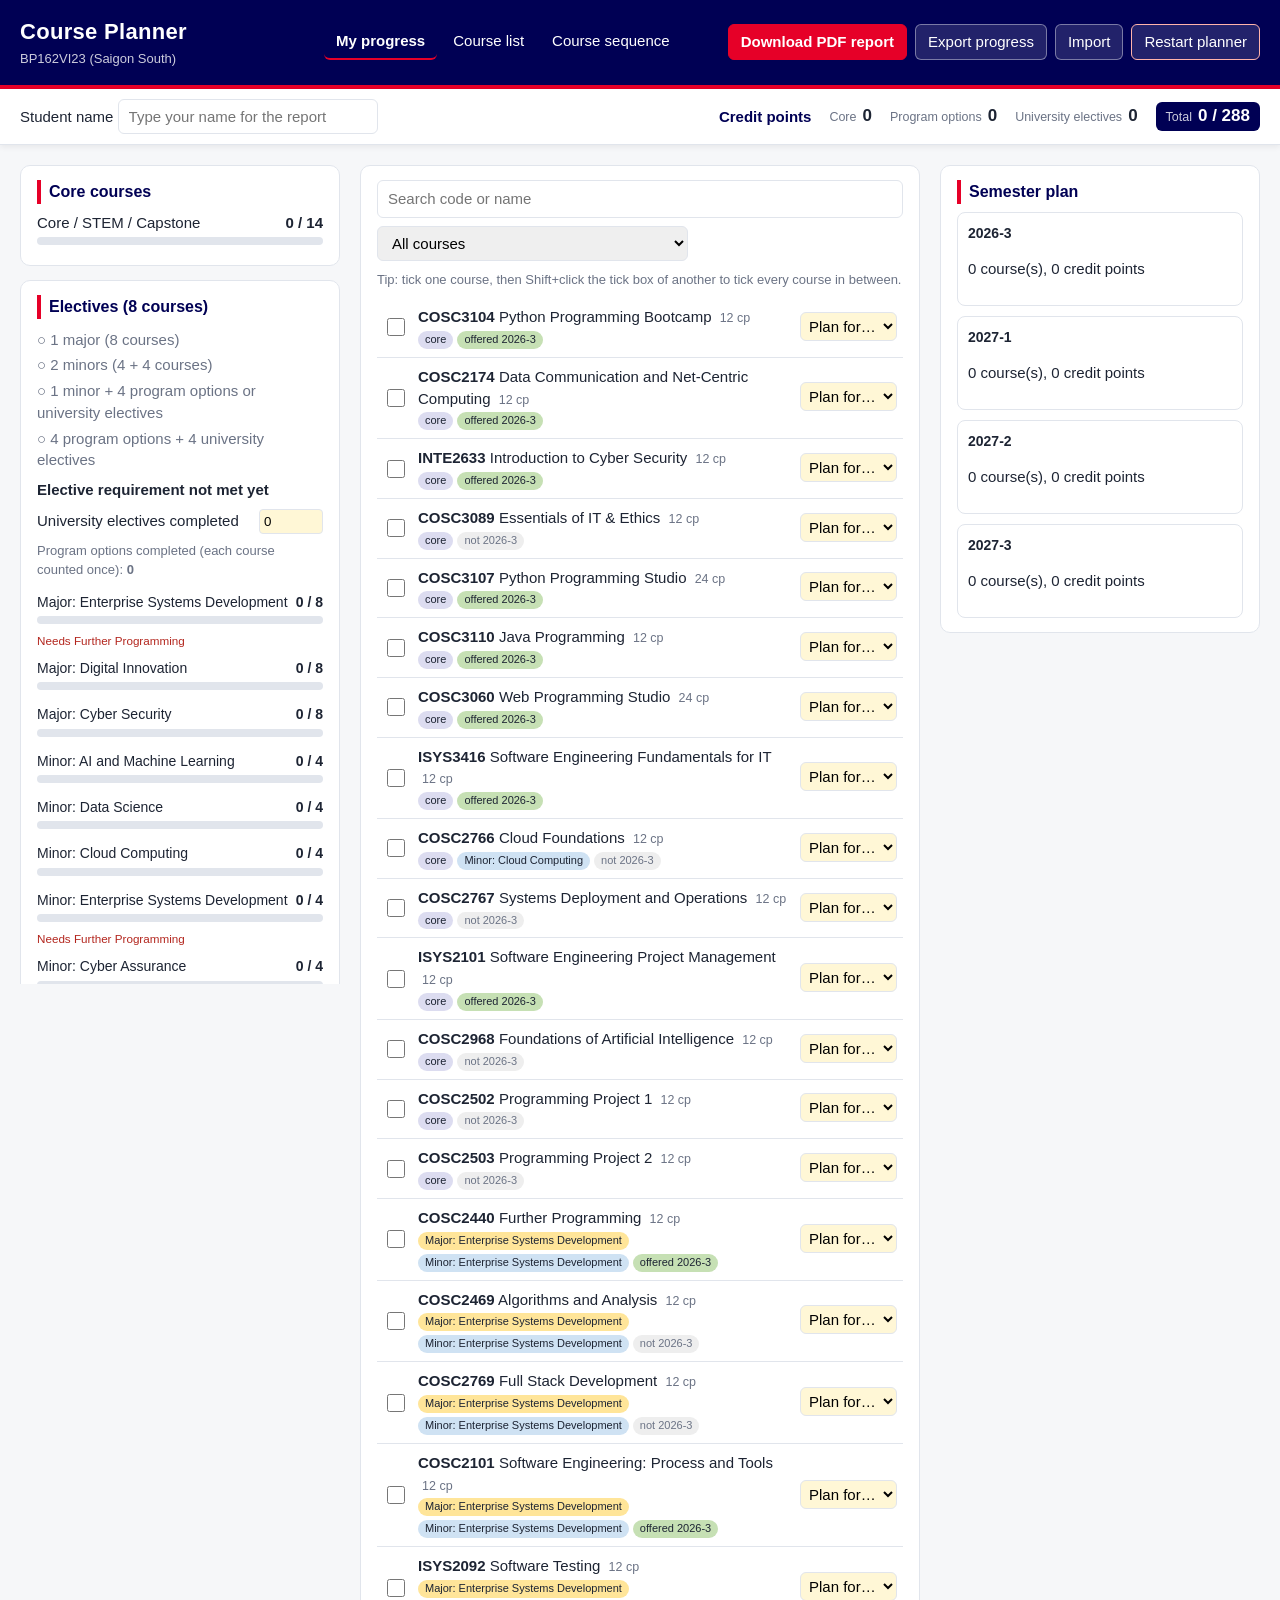
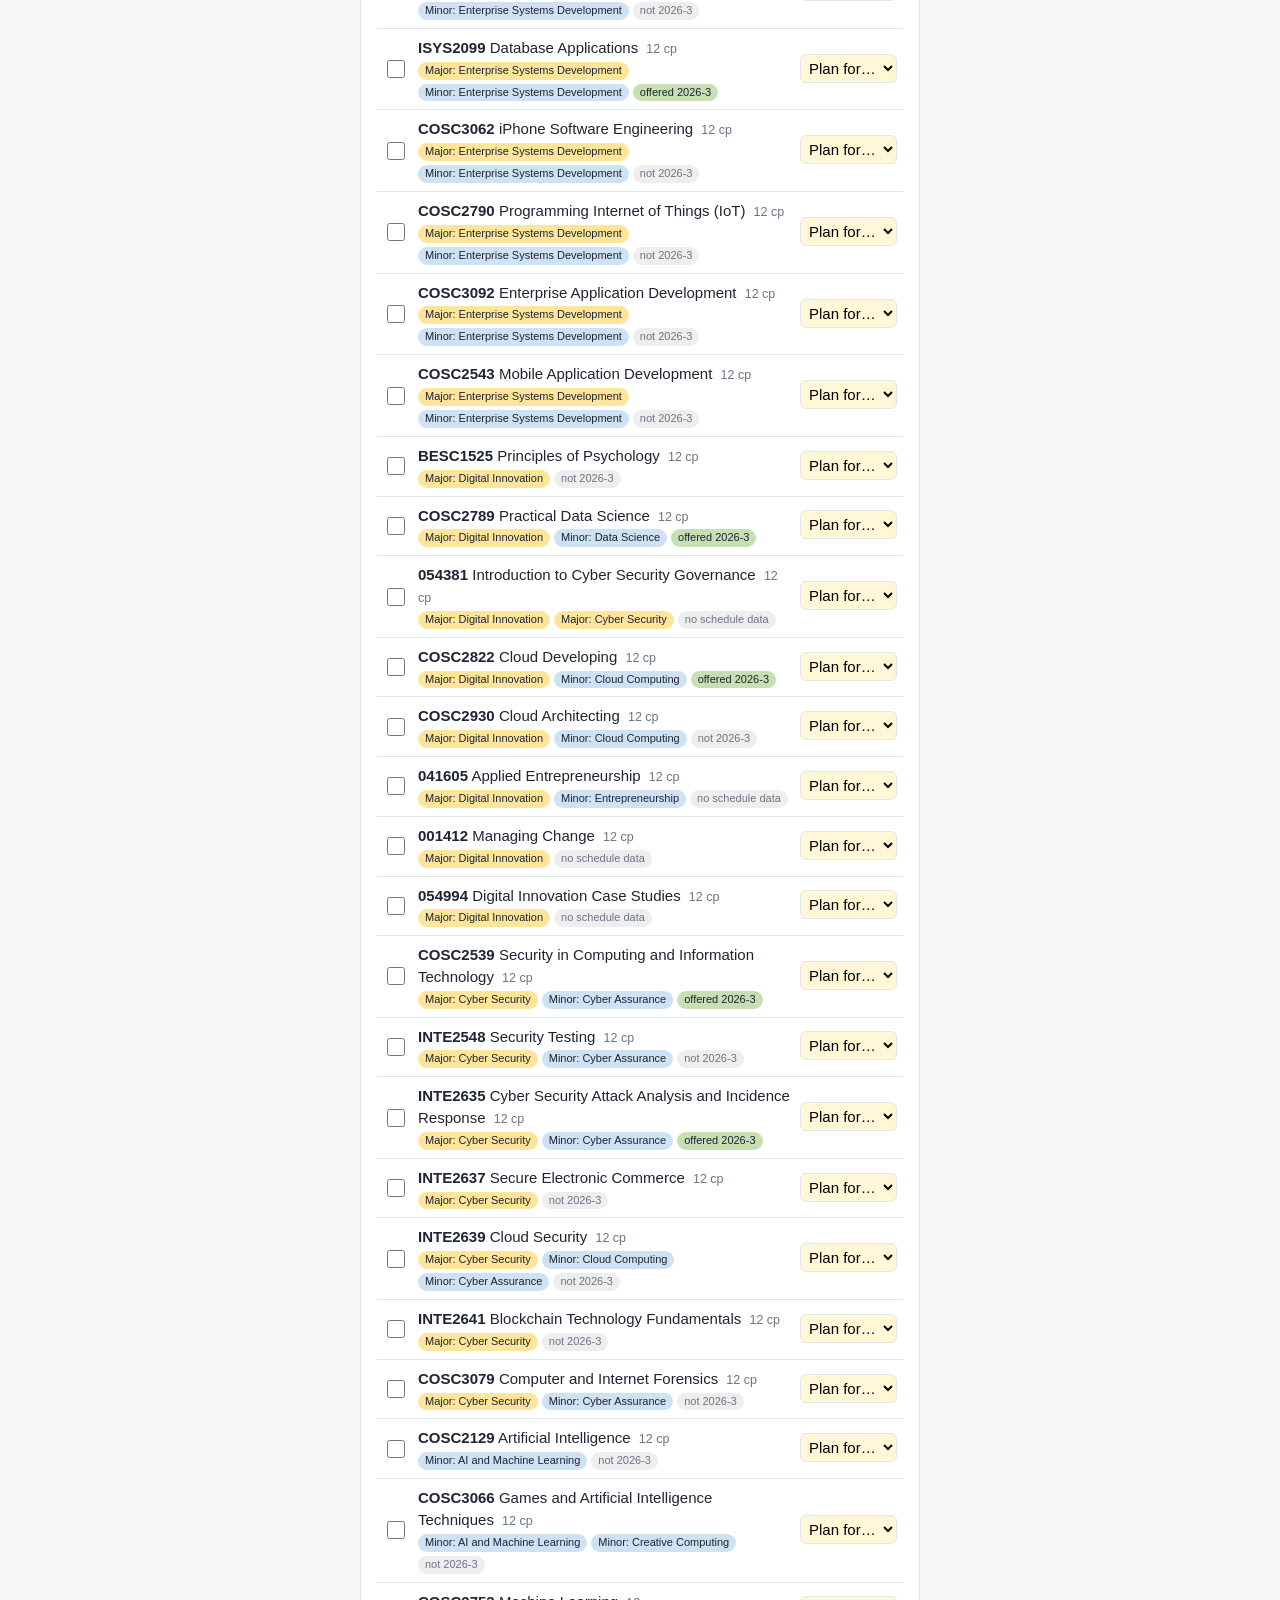
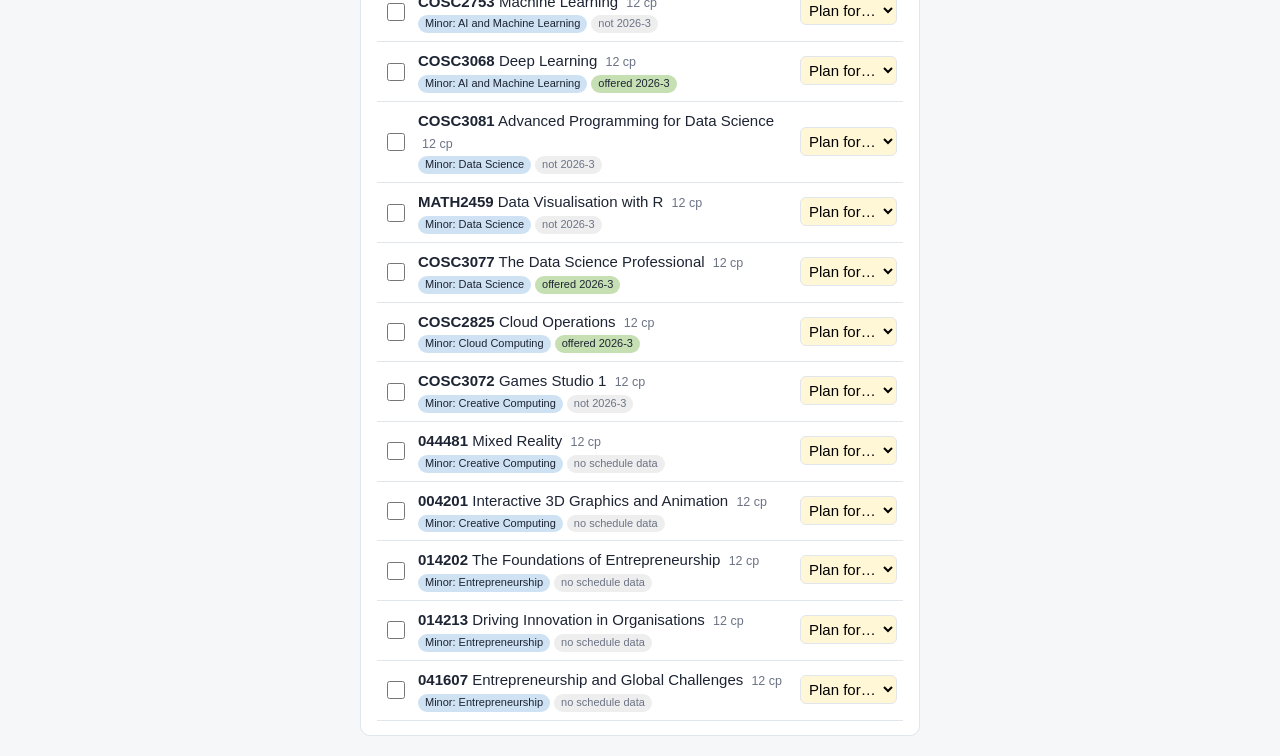
==== index.html @ 9b84350f "Group student's name and credit points and fix it on top; move Accumulated credit points to left pan" ====
<!DOCTYPE html>
<html lang="en">
<head>
  <meta charset="utf-8">
  <meta name="viewport" content="width=device-width, initial-scale=1">
  <title>Course Planner</title>
  <link rel="stylesheet" href="style.css">
</head>
<body>
  <header>
    <div>
      <h1>Course Planner</h1>
      <p id="program"></p>
    </div>
    <nav><a href="index.html" class="current">My progress</a><a href="courses.html">Course list</a><a href="sequence.html">Course sequence</a></nav>
    <div class="actions">
      <button id="print">Download PDF report</button>
      <button id="export">Export progress</button>
      <label class="button">Import<input id="import" type="file" accept="application/json" hidden></label>
      <button id="reset" class="danger">Restart planner</button>
    </div>
  </header>

  <div id="student">
    <div class="student-inner">
      <label>Student name <input id="name" type="text" maxlength="80" placeholder="Type your name for the report"></label>
      <div id="credits" aria-live="polite"></div>
      <span id="report-date"></span>
    </div>
  </div>

  <main>
    <section id="progress" aria-label="Progress"></section>

    <section id="courses" aria-label="Courses">
      <div class="toolbar">
        <input id="search" type="search" placeholder="Search code or name">
        <select id="filter" aria-label="Filter courses"></select>
      </div>
      <p class="hint">Tip: tick one course, then Shift+click the tick box of another to tick every course in between.</p>
      <div id="list"></div>
      <div id="report-completed"></div>
    </section>

    <section id="plan" aria-label="Semester plan">
      <h2>Semester plan</h2>
      <div id="plan-summary"></div>
    </section>
  </main>

  <!-- order matters: data first, then logic, then the UI that uses both -->
  <script src="data.js"></script>
  <script src="logic.js"></script>
  <script src="app.js"></script>
</body>
</html>
---- style.css ----
:root {
  --bg: #f6f7f9; --card: #fff; --ink: #1d2433; --muted: #6b7385; --line: #e1e5ec;
  --required: #6aa84f; --major: #e0a800; --minor: #3d85c6; --bad: #b3261e; --ok: #2e7d32;
  --navy: #1f3864;
}
* { box-sizing: border-box; }
body { margin: 0; font: 15px/1.45 system-ui, -apple-system, "Segoe UI", Arial, sans-serif; background: var(--bg); color: var(--ink); }
/* Fixed-width title column so the nav sits in the same place on every page, whatever the title or buttons */
header { display: grid; grid-template-columns: 280px auto 1fr; gap: 12px 24px; align-items: center;
  padding: 16px 20px; background: var(--navy); color: #fff; }
header .actions { justify-self: end; flex-wrap: wrap; justify-content: flex-end; }
@media (max-width: 900px) { header { grid-template-columns: 1fr; } header .actions { justify-self: start; } }
header h1 { margin: 0; font-size: 22px; }
header p { margin: 2px 0 0; opacity: .8; font-size: 13px; }
.actions { display: flex; gap: 8px; }
button, .button { font: inherit; padding: 6px 12px; border: 1px solid #fff6; border-radius: 6px; background: #fff2;
  color: #fff; cursor: pointer; }
button:hover, .button:hover { background: #fff3; }
button.danger { border-color: #ffb4ab; }

/* Three panes: progress (left), courses (middle), semester plan (right). The side panes stick below the student bar. */
main { display: grid; grid-template-columns: minmax(250px, 320px) minmax(0, 1fr) minmax(250px, 320px); gap: 20px;
  padding: 20px; max-width: 1500px; margin: 0 auto; }
#progress, #plan { align-self: start; position: sticky; top: calc(var(--bar-h, 0px) + 12px);
  max-height: calc(100vh - var(--bar-h, 0px) - 24px); overflow-y: auto; scrollbar-width: thin; }
#progress { display: grid; gap: 14px; }
@media (max-width: 1100px) {
  main { grid-template-columns: minmax(250px, 320px) minmax(0, 1fr); }
  #plan { grid-column: 1 / -1; position: static; max-height: none; }
}
@media (max-width: 800px) { main { grid-template-columns: 1fr; } #progress { position: static; max-height: none; } }

.card, #courses, #plan { background: var(--card); border: 1px solid var(--line); border-radius: 10px; padding: 14px 16px; }
.card.done { border-color: var(--ok); box-shadow: 0 0 0 1px var(--ok) inset; }
h2 { margin: 0 0 8px; font-size: 16px; color: var(--navy); }
h3 { margin: 0 0 4px; font-size: 14px; }
.row { display: flex; justify-content: space-between; gap: 8px; }
.row strong { white-space: nowrap; flex-shrink: 0; }   /* keep counts like "0 / 8" on one line */
.row.total { border-top: 1px solid var(--line); margin-top: 6px; padding-top: 6px; }

.bar { height: 8px; border-radius: 4px; background: var(--line); margin: 4px 0 6px; overflow: hidden; }
.bar div { height: 100%; background: var(--navy); transition: width .2s; }
.bar.required div { background: var(--required); }
.bar.major div { background: var(--major); }
.bar.minor div { background: var(--minor); }

.pathways, .groups { list-style: none; margin: 6px 0; padding: 0; }
.pathways li { padding: 2px 0; color: var(--muted); }
.pathways li.met { color: var(--ok); font-weight: 600; }
.result { font-weight: 600; margin: 6px 0; }
.uni { display: flex; justify-content: space-between; align-items: center; gap: 8px; margin: 8px 0; }
.uni input { width: 64px; padding: 4px; background: #fff7d6; border: 1px solid var(--line); border-radius: 4px; }
.hint { color: var(--muted); font-size: 13px; margin: 4px 0 8px; }
.group { padding: 4px 0; font-size: 14px; }
.group.major.done .row { color: #8a6500; font-weight: 600; }
.group.minor.done .row { color: #1c5d99; font-weight: 600; }
.warn, .bad { color: var(--bad); }
small { color: var(--muted); }

.toolbar { display: flex; flex-wrap: wrap; gap: 8px; margin-bottom: 10px; }
.toolbar input, .toolbar select { padding: 7px 10px; border: 1px solid var(--line); border-radius: 6px; font: inherit; }
.toolbar input { flex: 1 1 180px; }

.course { display: grid; grid-template-columns: auto 1fr auto; gap: 10px; align-items: center;
  padding: 8px 6px; border-bottom: 1px solid var(--line); }
.course.done { background: #eef7ea; }
.course .tick { width: 18px; height: 18px; }
.title small { margin-left: 4px; }
.chips { display: flex; flex-wrap: wrap; gap: 4px; margin-top: 3px; }
.chip { font-size: 11px; padding: 1px 7px; border-radius: 10px; background: var(--line); color: var(--ink); }
.chip.req { background: #d9ead3; }
.chip.major { background: #ffe599; }
.chip.minor { background: #cfe2f3; }
.chip.ok { background: #c6e0b4; }
.chip.muted { background: #eee; color: var(--muted); }
.plan { display: grid; gap: 2px; justify-items: end; }
.plan select { padding: 4px; border: 1px solid var(--line); border-radius: 6px; font: inherit; background: #fff7d6; }
.plan select:disabled { background: #f0f0f0; }
.check.ok { color: var(--ok); }
.check.bad { color: var(--bad); }
.empty { color: var(--muted); padding: 16px 0; }
#plan-summary { display: grid; grid-template-columns: repeat(auto-fit, minmax(220px, 1fr)); gap: 10px; }
.term { border: 1px solid var(--line); border-radius: 8px; padding: 10px; }
.term ul { margin: 6px 0 0; padding-left: 18px; font-size: 13px; }
.term li.bad { color: var(--bad); }

/* Student name and credit points: one bar that stays fixed at the top while scrolling */
#student { position: sticky; top: 0; z-index: 10; background: var(--card); border-bottom: 1px solid var(--line);
  box-shadow: 0 2px 6px #0001; }
.student-inner { display: flex; flex-wrap: wrap; gap: 10px 24px; justify-content: space-between; align-items: center;
  max-width: 1500px; margin: 0 auto; padding: 10px 20px; }
#credits { display: flex; flex-wrap: wrap; gap: 6px 18px; align-items: center; }
.credits-title { font-weight: 600; color: var(--navy); }
.credit { display: inline-flex; align-items: baseline; gap: 6px; }
.credit strong { font-size: 17px; }
.credit.total { padding: 2px 10px; border-radius: 6px; background: var(--navy); color: #fff; }
.credit.total small { color: #fffc; }
#student input { padding: 6px 10px; border: 1px solid var(--line); border-radius: 6px; font: inherit; width: 260px; }
#report-date, #report-completed { display: none; }

@media print {
  body { background: #fff; font-size: 12px; }
  header { background: none; color: #000; padding: 0 0 8px; border-bottom: 2px solid var(--navy); }
  header p { color: #444; }
  .actions, .toolbar, #list, .uni input + * { display: none !important; }
  #student { position: static; margin: 8px 0; border: none; box-shadow: none; }
  .student-inner { padding: 0; max-width: none; }
  .credit.total { background: none; color: inherit; padding: 0; }
  .credit.total small { color: var(--muted); }
  #plan { position: static; max-height: none; overflow: visible; }
  #student input { border: none; width: auto; font-weight: 600; padding: 0; }
  #student input::placeholder { color: transparent; }
  #report-date { display: inline; }
  #report-completed { display: block; margin-bottom: 12px; }
  #report-completed ul { columns: 2; margin: 4px 0; padding-left: 18px; }
  main { display: block; padding: 0; max-width: none; }
  #progress { position: static; display: block; }
  .card, #courses, #plan { border: 1px solid #bbb; margin-bottom: 10px; padding: 8px 10px; break-inside: avoid; }
  .card.done { box-shadow: none; }
  .uni input { border: none; background: none; width: auto; text-align: right; font-weight: 600; }
  .bar, .bar div, .chip, .course.done { -webkit-print-color-adjust: exact; print-color-adjust: exact; }
  .term { break-inside: avoid; }
}

/* One-page report: compact two-column layout */
@media print {
  @page { size: A4; margin: 10mm; }
  body { font-size: 10px; line-height: 1.25; }
  header { padding-bottom: 4px; }
  header h1 { font-size: 16px; }
  header p, #student { font-size: 10px; }
  #student { margin: 4px 0; }
  h2 { font-size: 12px; margin: 0 0 3px; }
  h3 { font-size: 10px; }
  #progress { display: grid; gap: 6px; max-height: none; overflow: visible; }
  .card, #courses, #plan { padding: 5px 8px; margin: 0; }
  .bar { height: 5px; margin: 2px 0 3px; }
  .pathways { margin: 2px 0; }
  .pathways li { padding: 0; }
  .result { margin: 2px 0; }
  .uni { margin: 2px 0; }
  .hint { margin: 2px 0 4px; font-size: 10px; }
  .groups { display: grid; grid-template-columns: 1fr 1fr 1fr; gap: 0 12px; }
  .group { padding: 1px 0; font-size: 10px; }
  .warn { font-size: 9px; }
  #courses, #plan { border: none; padding: 0; }
  .credit strong { font-size: 10px; }
  #report-completed { margin: 6px 0; }
  #report-completed ul { columns: 3; font-size: 9px; margin: 2px 0; padding-left: 12px; }
  #plan-summary { grid-template-columns: repeat(4, 1fr); gap: 6px; }
  .term { padding: 4px 6px; }
  .term p { margin: 2px 0; }
  .term ul { font-size: 9px; padding-left: 12px; margin: 2px 0 0; }
}
@media print { #student input { field-sizing: content; min-width: 60px; text-indent: 0; } }

/* RMIT colour theme (brand red and deep navy). Screen only, so the printed report is unchanged. */
:root { --navy: #000054; --red: #e60028; --required: #000054; }
@media screen {
  body { font-family: "Helvetica Neue", Helvetica, Arial, sans-serif; }
  header { border-bottom: 4px solid var(--red); }
  header h1 { letter-spacing: .3px; }
  #print { background: var(--red); border-color: var(--red); font-weight: 600; }
  #print:hover { background: #c4001f; }
  h2 { border-left: 4px solid var(--red); padding-left: 8px; }
  .card.done { border-color: var(--red); box-shadow: 0 0 0 1px var(--red) inset; }
  .pathways li.met, .check.ok { color: #1b6b30; }
  .course.done { background: #fdecef; }
  .chip.req { background: #dcdcf0; }
  .toolbar input:focus, .toolbar select:focus, .uni input:focus, #student input:focus, .plan select:focus,
  .tick:focus-visible { outline: 2px solid var(--red); outline-offset: 1px; }
  .tick { accent-color: var(--red); }
}

/* Course list page and navigation */
nav { display: flex; gap: 4px; }
nav a { color: #fff; text-decoration: none; padding: 6px 12px; border-radius: 6px; border-bottom: 2px solid transparent; }
nav a:hover { background: #fff2; }
nav a.current { border-bottom-color: var(--red); font-weight: 600; }
main.wide { display: block; }
.table-wrap { overflow-x: auto; }
#table { width: 100%; border-collapse: collapse; font-size: 14px; }
#table th { position: sticky; top: 0; background: var(--navy); color: #fff; text-align: left; padding: 8px; white-space: nowrap; }
#table td { padding: 7px 8px; border-bottom: 1px solid var(--line); vertical-align: top; }
#table tbody tr:hover { background: #f3f3fa; }
#table .chip { display: inline-block; margin: 1px 2px 1px 0; }
.off { text-align: center; white-space: nowrap; font-size: 13px; }
.off.yes { background: #dff0d8; color: #1b6b30; font-weight: 600; }
.off.cancelled { background: #fdecef; color: var(--bad); }
.off.no, .off.none { color: var(--muted); }
@media print { nav { display: none !important; } }

/* Course sequence page */
.seq-year { margin-bottom: 14px; }
.seq-sem { display: grid; grid-template-columns: 110px 1fr; gap: 10px; align-items: start; padding: 8px 0; border-top: 1px solid var(--line); }
.seq-sem h3 { color: var(--red); margin: 6px 0 0; }
.seq-cards { display: grid; grid-template-columns: repeat(3, 1fr); gap: 8px; }
.seq-card { display: flex; flex-direction: column; gap: 2px; padding: 8px 10px; border-radius: 8px; background: #eeeef6; font-size: 13px; }
.seq-card.big { background: #fde9a8; }
.seq-card.slot { background: #fff; border: 2px dashed var(--red); }
.seq-card.done { background: #d9f0d0; border: 1px solid #7bb866; }
.seq-card.slot.done { border-style: solid; }
.seq-card small.ok { color: var(--ok); }
.seq-card small.muted { color: var(--muted); }
@media (max-width: 700px) { .seq-sem { grid-template-columns: 1fr; } .seq-cards { grid-template-columns: 1fr; } }
@media print { nav { display: none !important; } }

.seq-controls { display: flex; flex-wrap: wrap; gap: 8px 20px; align-items: center; margin-bottom: 12px; }
.seq-controls select { padding: 6px 10px; border: 1px solid var(--line); border-radius: 6px; font: inherit; margin-left: 6px; background: #fff7d6; }
.seq-controls .hint { margin: 0; }
.term-name { font-weight: 600; color: var(--navy); }
.linkbtn { background: none; border: none; padding: 2px 0; color: var(--minor); text-decoration: underline; cursor: pointer; font-size: 12px; }
.linkbtn:hover { background: none; }
@media print { .linkbtn { display: none; } }

.seq-card.suggest { background: #fdf0f2; border: 1px solid #f2b8c2; }
.seq-card.suggest.done { background: #d9f0d0; border-color: #7bb866; }
.seq-controls label { display: inline-flex; align-items: center; gap: 6px; }
.seq-controls select:disabled { background: #eee; }

/* Distinguish core, major and minor courses on the sequence page */
.seq-card { border-left: 6px solid transparent; }
.seq-card.core, .seq-card.big { background: #eeeef6; border-left-color: var(--navy); }
.seq-card.suggest.major { background: #fff4cf; border: 1px solid #e8c95a; border-left: 6px solid var(--major); }
.seq-card.suggest.minor { background: #e3effa; border: 1px solid #a9cbea; border-left: 6px solid var(--minor); }
.seq-card.done { background: #d9f0d0; }
.seq-card.slot { border-left: 6px dashed var(--red); }
.kind { align-self: flex-start; font-size: 10px; font-weight: 700; letter-spacing: .4px; text-transform: uppercase; padding: 1px 6px; border-radius: 8px; color: #fff; }
.kind.core { background: var(--navy); }
.kind.major { background: #b58500; }
.kind.minor { background: #2a6ba8; }
.legend { display: flex; flex-wrap: wrap; gap: 6px 16px; align-items: center; font-size: 13px; margin: 0 0 10px; color: var(--muted); }
.sw { display: inline-block; width: 14px; height: 14px; border-radius: 3px; margin-right: -10px; border: 1px solid #0003; }
.sw.core { background: #eeeef6; border-left: 4px solid var(--navy); }
.sw.major { background: #fff4cf; border-left: 4px solid var(--major); }
.sw.minor { background: #e3effa; border-left: 4px solid var(--minor); }
.sw.slot { background: #fff; border: 2px dashed var(--red); }
.sw.done { background: #d9f0d0; border-color: #7bb866; }
@media print { .kind, .seq-card { -webkit-print-color-adjust: exact; print-color-adjust: exact; } }

/* Course picker beside the sequence */
.seq-layout { display: grid; grid-template-columns: minmax(0, 1fr) 340px; gap: 16px; align-items: start; }
@media (max-width: 960px) { .seq-layout { grid-template-columns: 1fr; } }
#pool { position: sticky; top: 12px; max-height: calc(100vh - 24px); display: flex; flex-direction: column; }
@media (max-width: 960px) { #pool { position: static; max-height: none; } }
#pool .toolbar { margin-bottom: 4px; }
#pool-list { overflow-y: auto; min-height: 0; max-height: 70vh; }
.pool-item { display: flex; justify-content: space-between; gap: 8px; align-items: center; padding: 7px 4px; border-bottom: 1px solid var(--line); cursor: grab; font-size: 13px; }
.pool-item:hover { background: #f3f3fa; }
.pool-item.placed { opacity: .65; }
.pool-item .chips { display: flex; flex-wrap: wrap; gap: 3px; margin-top: 2px; }
.add { border: 1px solid var(--red); color: var(--red); background: #fff; border-radius: 6px; padding: 3px 10px; cursor: pointer; }
.add:hover { background: var(--red); color: #fff; }
.seq-card { position: relative; }
.seq-card .x { position: absolute; top: 4px; right: 4px; border: none; background: #0001; color: var(--ink); border-radius: 50%; width: 20px; height: 20px; line-height: 18px; cursor: pointer; padding: 0; }
.seq-card .x:hover { background: var(--red); color: #fff; }
.seq-card[data-slot] { cursor: pointer; }
.seq-card.over { outline: 3px solid var(--red); }
.seq-card.active { outline: 3px solid var(--navy); outline-offset: 1px; }
.seq-card.suggest.option { background: #e6f4f1; border: 1px solid #9ccfc5; border-left: 6px solid #2a9d8f; }
.seq-card.suggest.elective { background: #f1eefa; border: 1px solid #c7bde8; border-left: 6px solid #7a5cc7; }
.seq-card.suggest.done { background: #d9f0d0; }
.kind.option { background: #1f7a6e; }
.kind.elective { background: #6a4bb5; }
@media print { #pool, .x, .linkbtn { display: none !important; } .seq-layout { display: block; } }
#pool .toolbar { flex-direction: column; }
#pool .toolbar input, #pool .toolbar select { width: 100%; min-width: 0; max-width: 100%; flex: none; }

/* Foldable course picker */
.pool-head { display: flex; justify-content: space-between; align-items: center; gap: 8px; }
.pool-head h2 { margin: 0 0 8px; }
#pool-body { display: flex; flex-direction: column; min-height: 0; }
#pool-toggle { font-size: 13px; padding: 4px 8px; color: var(--navy); font-weight: 600; text-decoration: none; border: 1px solid var(--line); border-radius: 6px; background: #fff; }
#pool-toggle:hover { background: #f3f3fa; }
.seq-layout.folded { grid-template-columns: minmax(0, 1fr) 46px; }
.seq-layout.folded #pool { padding: 8px 4px; align-items: center; }
.seq-layout.folded #pool-body, .seq-layout.folded #pool h2 { display: none; }
.seq-layout.folded #pool-toggle { writing-mode: vertical-rl; padding: 12px 6px; }
@media (max-width: 960px) {
  .seq-layout.folded { grid-template-columns: 1fr; }
  .seq-layout.folded #pool-toggle { writing-mode: horizontal-tb; padding: 4px 8px; }
}

/* Notes above the choices; minors share one line */
.seq-notes { margin-bottom: 8px; }
.seq-notes .hint { margin: 0 0 4px; }
.seq-controls { flex-direction: column; align-items: stretch; gap: 8px; }
.ctl-row { display: flex; flex-wrap: wrap; gap: 8px 20px; align-items: center; }
.ctl-row label { flex: 0 1 auto; }
.ctl-row select { max-width: 100%; }
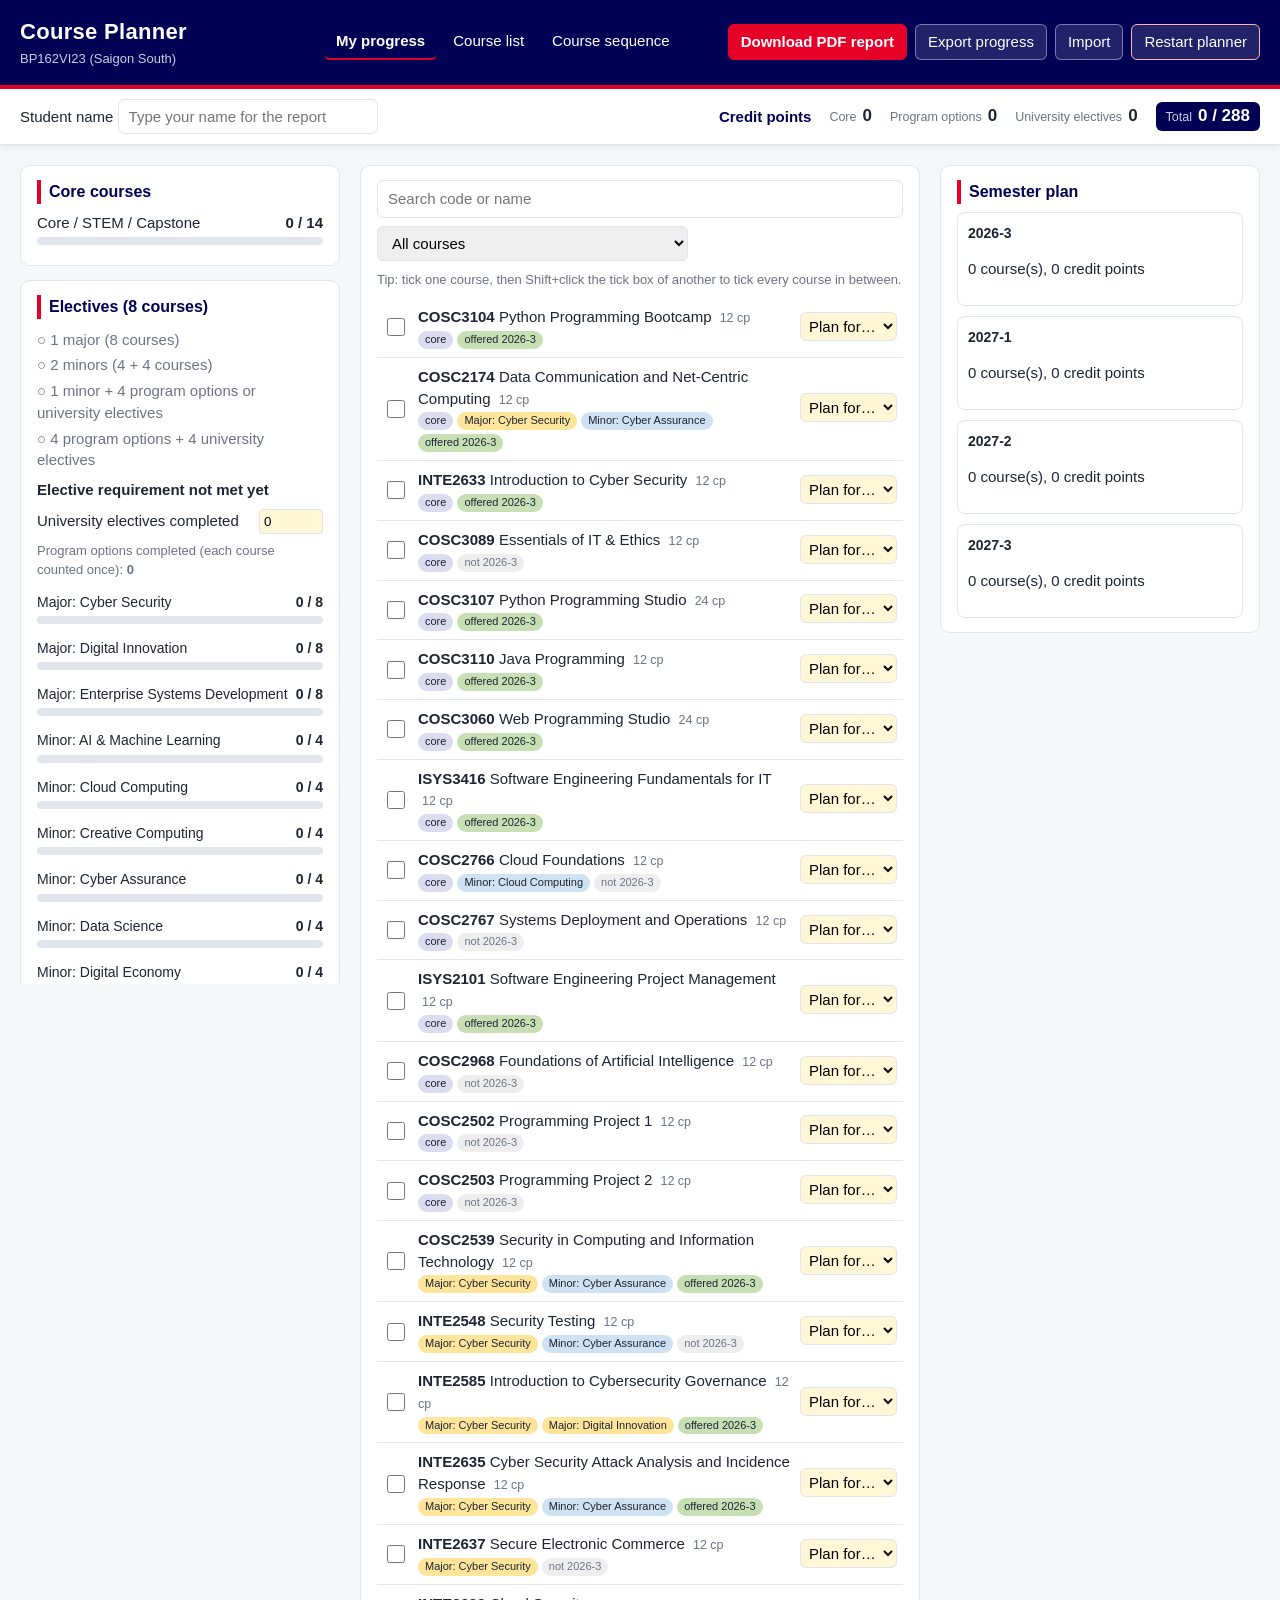
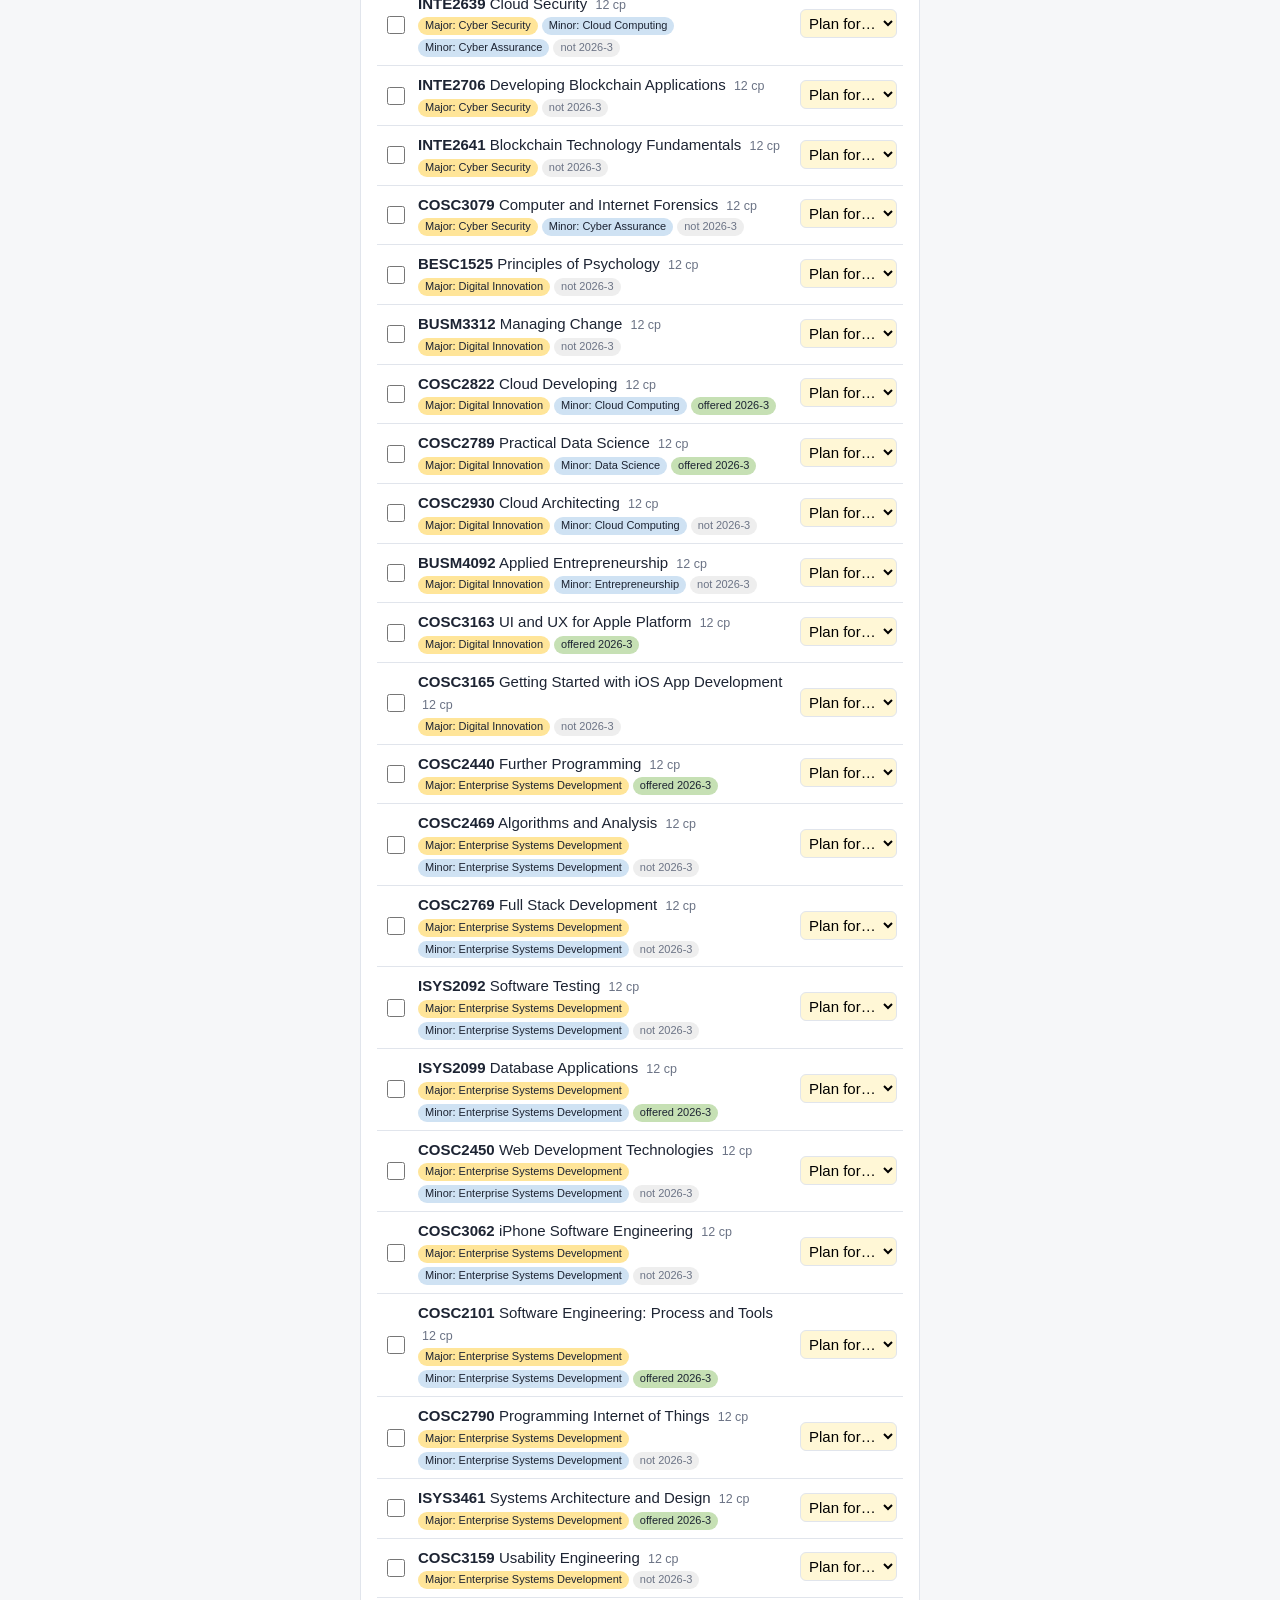
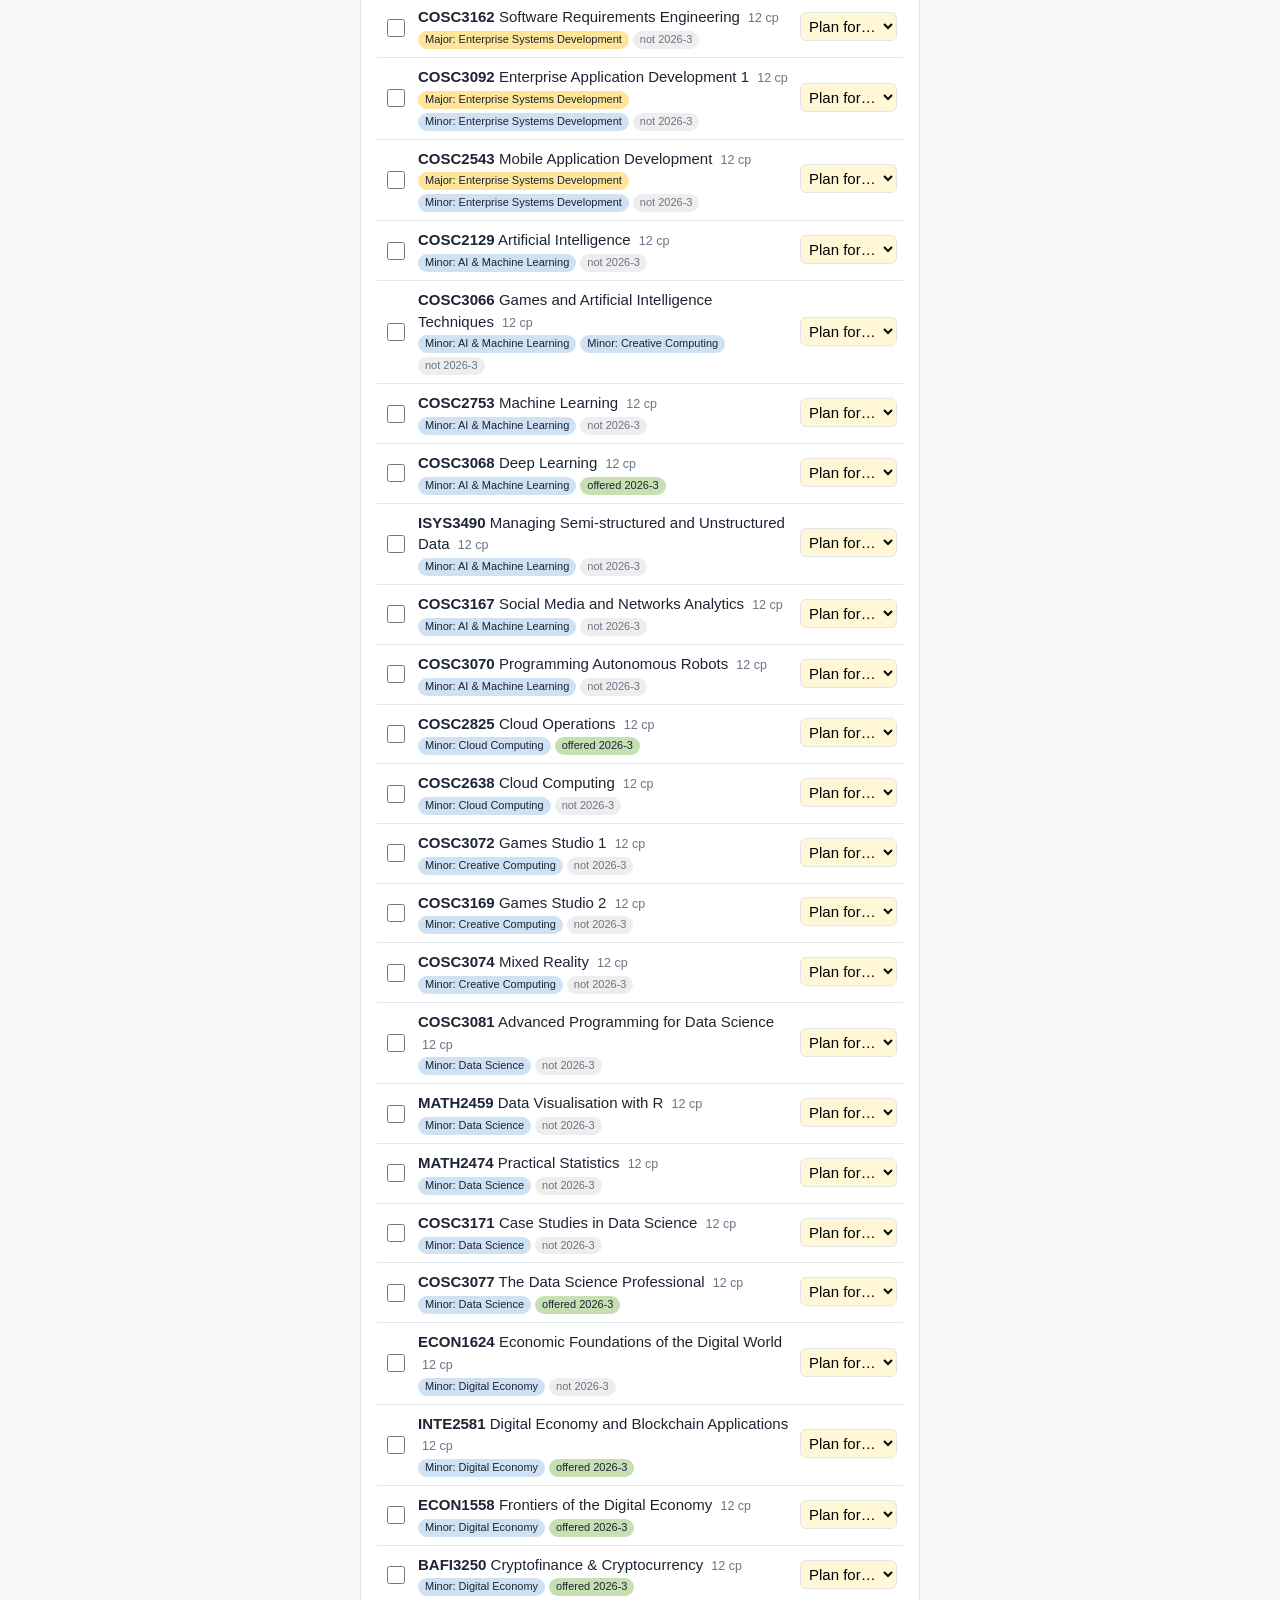
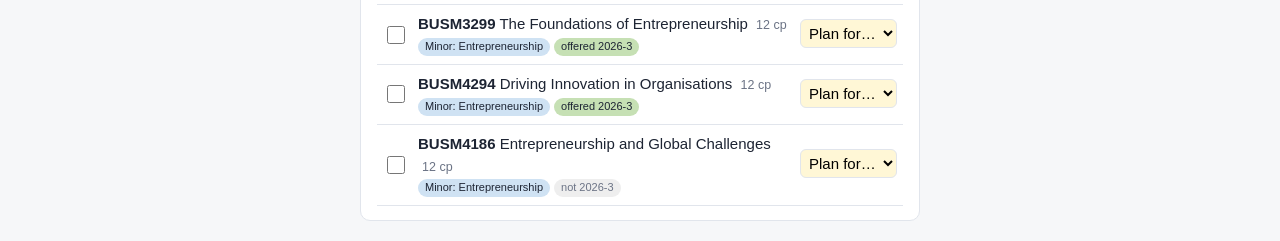
==== commit 1d323806: "Minor update" ====
--- a/index.html
+++ b/index.html
@@ -51,6 +51,7 @@
   <!-- order matters: data first, then logic, then the UI that uses both -->
   <script src="data.js"></script>
   <script src="logic.js"></script>
-  <script src="app.js"></script>
+  <script src="ui.js"></script>
+  <script src="index.js"></script>
 </body>
 </html>
--- a/style.css
+++ b/style.css
@@ -1,7 +1,7 @@
 :root {
   --bg: #f6f7f9; --card: #fff; --ink: #1d2433; --muted: #6b7385; --line: #e1e5ec;
-  --required: #6aa84f; --major: #e0a800; --minor: #3d85c6; --bad: #b3261e; --ok: #2e7d32;
-  --navy: #1f3864;
+  --major: #e0a800; --minor: #3d85c6; --bad: #b3261e; --ok: #2e7d32;
+  --navy: #000054; --red: #e60028; --required: #000054;   /* RMIT deep navy and brand red */
 }
 * { box-sizing: border-box; }
 body { margin: 0; font: 15px/1.45 system-ui, -apple-system, "Segoe UI", Arial, sans-serif; background: var(--bg); color: var(--ink); }
@@ -36,7 +36,6 @@
 h3 { margin: 0 0 4px; font-size: 14px; }
 .row { display: flex; justify-content: space-between; gap: 8px; }
 .row strong { white-space: nowrap; flex-shrink: 0; }   /* keep counts like "0 / 8" on one line */
-.row.total { border-top: 1px solid var(--line); margin-top: 6px; padding-top: 6px; }
 
 .bar { height: 8px; border-radius: 4px; background: var(--line); margin: 4px 0 6px; overflow: hidden; }
 .bar div { height: 100%; background: var(--navy); transition: width .2s; }
@@ -77,12 +76,10 @@
 .plan select { padding: 4px; border: 1px solid var(--line); border-radius: 6px; font: inherit; background: #fff7d6; }
 .plan select:disabled { background: #f0f0f0; }
 .check.ok { color: var(--ok); }
-.check.bad { color: var(--bad); }
 .empty { color: var(--muted); padding: 16px 0; }
 #plan-summary { display: grid; grid-template-columns: repeat(auto-fit, minmax(220px, 1fr)); gap: 10px; }
 .term { border: 1px solid var(--line); border-radius: 8px; padding: 10px; }
 .term ul { margin: 6px 0 0; padding-left: 18px; font-size: 13px; }
-.term li.bad { color: var(--bad); }
 
 /* Student name and credit points: one bar that stays fixed at the top while scrolling */
 #student { position: sticky; top: 0; z-index: 10; background: var(--card); border-bottom: 1px solid var(--line);
@@ -98,64 +95,7 @@
 #student input { padding: 6px 10px; border: 1px solid var(--line); border-radius: 6px; font: inherit; width: 260px; }
 #report-date, #report-completed { display: none; }
 
-@media print {
-  body { background: #fff; font-size: 12px; }
-  header { background: none; color: #000; padding: 0 0 8px; border-bottom: 2px solid var(--navy); }
-  header p { color: #444; }
-  .actions, .toolbar, #list, .uni input + * { display: none !important; }
-  #student { position: static; margin: 8px 0; border: none; box-shadow: none; }
-  .student-inner { padding: 0; max-width: none; }
-  .credit.total { background: none; color: inherit; padding: 0; }
-  .credit.total small { color: var(--muted); }
-  #plan { position: static; max-height: none; overflow: visible; }
-  #student input { border: none; width: auto; font-weight: 600; padding: 0; }
-  #student input::placeholder { color: transparent; }
-  #report-date { display: inline; }
-  #report-completed { display: block; margin-bottom: 12px; }
-  #report-completed ul { columns: 2; margin: 4px 0; padding-left: 18px; }
-  main { display: block; padding: 0; max-width: none; }
-  #progress { position: static; display: block; }
-  .card, #courses, #plan { border: 1px solid #bbb; margin-bottom: 10px; padding: 8px 10px; break-inside: avoid; }
-  .card.done { box-shadow: none; }
-  .uni input { border: none; background: none; width: auto; text-align: right; font-weight: 600; }
-  .bar, .bar div, .chip, .course.done { -webkit-print-color-adjust: exact; print-color-adjust: exact; }
-  .term { break-inside: avoid; }
-}
-
-/* One-page report: compact two-column layout */
-@media print {
-  @page { size: A4; margin: 10mm; }
-  body { font-size: 10px; line-height: 1.25; }
-  header { padding-bottom: 4px; }
-  header h1 { font-size: 16px; }
-  header p, #student { font-size: 10px; }
-  #student { margin: 4px 0; }
-  h2 { font-size: 12px; margin: 0 0 3px; }
-  h3 { font-size: 10px; }
-  #progress { display: grid; gap: 6px; max-height: none; overflow: visible; }
-  .card, #courses, #plan { padding: 5px 8px; margin: 0; }
-  .bar { height: 5px; margin: 2px 0 3px; }
-  .pathways { margin: 2px 0; }
-  .pathways li { padding: 0; }
-  .result { margin: 2px 0; }
-  .uni { margin: 2px 0; }
-  .hint { margin: 2px 0 4px; font-size: 10px; }
-  .groups { display: grid; grid-template-columns: 1fr 1fr 1fr; gap: 0 12px; }
-  .group { padding: 1px 0; font-size: 10px; }
-  .warn { font-size: 9px; }
-  #courses, #plan { border: none; padding: 0; }
-  .credit strong { font-size: 10px; }
-  #report-completed { margin: 6px 0; }
-  #report-completed ul { columns: 3; font-size: 9px; margin: 2px 0; padding-left: 12px; }
-  #plan-summary { grid-template-columns: repeat(4, 1fr); gap: 6px; }
-  .term { padding: 4px 6px; }
-  .term p { margin: 2px 0; }
-  .term ul { font-size: 9px; padding-left: 12px; margin: 2px 0 0; }
-}
-@media print { #student input { field-sizing: content; min-width: 60px; text-indent: 0; } }
-
-/* RMIT colour theme (brand red and deep navy). Screen only, so the printed report is unchanged. */
-:root { --navy: #000054; --red: #e60028; --required: #000054; }
+/* RMIT colour theme on screen; the printed report keeps the plainer colours above. */
 @media screen {
   body { font-family: "Helvetica Neue", Helvetica, Arial, sans-serif; }
   header { border-bottom: 4px solid var(--red); }
@@ -172,7 +112,7 @@
   .tick { accent-color: var(--red); }
 }
 
-/* Course list page and navigation */
+/* Navigation and the course list page */
 nav { display: flex; gap: 4px; }
 nav a { color: #fff; text-decoration: none; padding: 6px 12px; border-radius: 6px; border-bottom: 2px solid transparent; }
 nav a:hover { background: #fff2; }
@@ -188,47 +128,50 @@
 .off.yes { background: #dff0d8; color: #1b6b30; font-weight: 600; }
 .off.cancelled { background: #fdecef; color: var(--bad); }
 .off.no, .off.none { color: var(--muted); }
-@media print { nav { display: none !important; } }
-
-/* Course sequence page */
+
+/* Course sequence page: notes, then the choices (minors share one line) */
+.seq-notes { margin-bottom: 8px; }
+.seq-notes .hint { margin: 0 0 4px; }
+.seq-controls { display: flex; flex-direction: column; align-items: stretch; gap: 8px; margin-bottom: 12px; }
+.seq-controls label { display: inline-flex; align-items: center; gap: 6px; }
+.seq-controls select { padding: 6px 10px; border: 1px solid var(--line); border-radius: 6px; font: inherit; margin-left: 6px; background: #fff7d6; }
+.seq-controls select:disabled { background: #eee; }
+.seq-controls .hint { margin: 0; }
+.ctl-row { display: flex; flex-wrap: wrap; gap: 8px 20px; align-items: center; }
+.ctl-row label { flex: 0 1 auto; }
+.ctl-row select { max-width: 100%; }
+.linkbtn { background: none; border: none; padding: 2px 0; color: var(--minor); text-decoration: underline; cursor: pointer; font-size: 12px; }
+.linkbtn:hover { background: none; }
+
+/* Years, semesters and course cards: core, major, minor, option, elective, open box, completed */
 .seq-year { margin-bottom: 14px; }
 .seq-sem { display: grid; grid-template-columns: 110px 1fr; gap: 10px; align-items: start; padding: 8px 0; border-top: 1px solid var(--line); }
 .seq-sem h3 { color: var(--red); margin: 6px 0 0; }
+.term-name { font-weight: 600; color: var(--navy); }
 .seq-cards { display: grid; grid-template-columns: repeat(3, 1fr); gap: 8px; }
-.seq-card { display: flex; flex-direction: column; gap: 2px; padding: 8px 10px; border-radius: 8px; background: #eeeef6; font-size: 13px; }
-.seq-card.big { background: #fde9a8; }
-.seq-card.slot { background: #fff; border: 2px dashed var(--red); }
+@media (max-width: 700px) { .seq-sem { grid-template-columns: 1fr; } .seq-cards { grid-template-columns: 1fr; } }
+.seq-card { position: relative; display: flex; flex-direction: column; gap: 2px; padding: 8px 10px; border-radius: 8px;
+  background: #eeeef6; border-left: 6px solid transparent; font-size: 13px; }
 .seq-card.done { background: #d9f0d0; border: 1px solid #7bb866; }
-.seq-card.slot.done { border-style: solid; }
-.seq-card small.ok { color: var(--ok); }
-.seq-card small.muted { color: var(--muted); }
-@media (max-width: 700px) { .seq-sem { grid-template-columns: 1fr; } .seq-cards { grid-template-columns: 1fr; } }
-@media print { nav { display: none !important; } }
-
-.seq-controls { display: flex; flex-wrap: wrap; gap: 8px 20px; align-items: center; margin-bottom: 12px; }
-.seq-controls select { padding: 6px 10px; border: 1px solid var(--line); border-radius: 6px; font: inherit; margin-left: 6px; background: #fff7d6; }
-.seq-controls .hint { margin: 0; }
-.term-name { font-weight: 600; color: var(--navy); }
-.linkbtn { background: none; border: none; padding: 2px 0; color: var(--minor); text-decoration: underline; cursor: pointer; font-size: 12px; }
-.linkbtn:hover { background: none; }
-@media print { .linkbtn { display: none; } }
-
-.seq-card.suggest { background: #fdf0f2; border: 1px solid #f2b8c2; }
-.seq-card.suggest.done { background: #d9f0d0; border-color: #7bb866; }
-.seq-controls label { display: inline-flex; align-items: center; gap: 6px; }
-.seq-controls select:disabled { background: #eee; }
-
-/* Distinguish core, major and minor courses on the sequence page */
-.seq-card { border-left: 6px solid transparent; }
-.seq-card.core, .seq-card.big { background: #eeeef6; border-left-color: var(--navy); }
+.seq-card.core { border-left-color: var(--navy); }        /* after .done: a completed core card keeps its navy edge */
+.seq-card.slot { background: #fff; border: 2px dashed var(--red); border-left-width: 6px; }
 .seq-card.suggest.major { background: #fff4cf; border: 1px solid #e8c95a; border-left: 6px solid var(--major); }
 .seq-card.suggest.minor { background: #e3effa; border: 1px solid #a9cbea; border-left: 6px solid var(--minor); }
-.seq-card.done { background: #d9f0d0; }
-.seq-card.slot { border-left: 6px dashed var(--red); }
+.seq-card.suggest.option { background: #e6f4f1; border: 1px solid #9ccfc5; border-left: 6px solid #2a9d8f; }
+.seq-card.suggest.elective { background: #f1eefa; border: 1px solid #c7bde8; border-left: 6px solid #7a5cc7; }
+.seq-card.suggest.done { background: #d9f0d0; }
+.seq-card small.ok { color: var(--ok); }
+.seq-card[data-slot] { cursor: pointer; }
+.seq-card.over { outline: 3px solid var(--red); }
+.seq-card.active { outline: 3px solid var(--navy); outline-offset: 1px; }
+.seq-card .x { position: absolute; top: 4px; right: 4px; border: none; background: #0001; color: var(--ink); border-radius: 50%; width: 20px; height: 20px; line-height: 18px; cursor: pointer; padding: 0; }
+.seq-card .x:hover { background: var(--red); color: #fff; }
 .kind { align-self: flex-start; font-size: 10px; font-weight: 700; letter-spacing: .4px; text-transform: uppercase; padding: 1px 6px; border-radius: 8px; color: #fff; }
 .kind.core { background: var(--navy); }
 .kind.major { background: #b58500; }
 .kind.minor { background: #2a6ba8; }
+.kind.option { background: #1f7a6e; }
+.kind.elective { background: #6a4bb5; }
 .legend { display: flex; flex-wrap: wrap; gap: 6px 16px; align-items: center; font-size: 13px; margin: 0 0 10px; color: var(--muted); }
 .sw { display: inline-block; width: 14px; height: 14px; border-radius: 3px; margin-right: -10px; border: 1px solid #0003; }
 .sw.core { background: #eeeef6; border-left: 4px solid var(--navy); }
@@ -236,37 +179,21 @@
 .sw.minor { background: #e3effa; border-left: 4px solid var(--minor); }
 .sw.slot { background: #fff; border: 2px dashed var(--red); }
 .sw.done { background: #d9f0d0; border-color: #7bb866; }
-@media print { .kind, .seq-card { -webkit-print-color-adjust: exact; print-color-adjust: exact; } }
-
-/* Course picker beside the sequence */
+
+/* Course picker beside the sequence, foldable */
 .seq-layout { display: grid; grid-template-columns: minmax(0, 1fr) 340px; gap: 16px; align-items: start; }
 @media (max-width: 960px) { .seq-layout { grid-template-columns: 1fr; } }
 #pool { position: sticky; top: 12px; max-height: calc(100vh - 24px); display: flex; flex-direction: column; }
 @media (max-width: 960px) { #pool { position: static; max-height: none; } }
-#pool .toolbar { margin-bottom: 4px; }
+#pool .toolbar { flex-direction: column; margin-bottom: 4px; }
+#pool .toolbar input, #pool .toolbar select { width: 100%; min-width: 0; max-width: 100%; flex: none; }
 #pool-list { overflow-y: auto; min-height: 0; max-height: 70vh; }
 .pool-item { display: flex; justify-content: space-between; gap: 8px; align-items: center; padding: 7px 4px; border-bottom: 1px solid var(--line); cursor: grab; font-size: 13px; }
 .pool-item:hover { background: #f3f3fa; }
 .pool-item.placed { opacity: .65; }
-.pool-item .chips { display: flex; flex-wrap: wrap; gap: 3px; margin-top: 2px; }
+.pool-item .chips { gap: 3px; margin-top: 2px; }
 .add { border: 1px solid var(--red); color: var(--red); background: #fff; border-radius: 6px; padding: 3px 10px; cursor: pointer; }
 .add:hover { background: var(--red); color: #fff; }
-.seq-card { position: relative; }
-.seq-card .x { position: absolute; top: 4px; right: 4px; border: none; background: #0001; color: var(--ink); border-radius: 50%; width: 20px; height: 20px; line-height: 18px; cursor: pointer; padding: 0; }
-.seq-card .x:hover { background: var(--red); color: #fff; }
-.seq-card[data-slot] { cursor: pointer; }
-.seq-card.over { outline: 3px solid var(--red); }
-.seq-card.active { outline: 3px solid var(--navy); outline-offset: 1px; }
-.seq-card.suggest.option { background: #e6f4f1; border: 1px solid #9ccfc5; border-left: 6px solid #2a9d8f; }
-.seq-card.suggest.elective { background: #f1eefa; border: 1px solid #c7bde8; border-left: 6px solid #7a5cc7; }
-.seq-card.suggest.done { background: #d9f0d0; }
-.kind.option { background: #1f7a6e; }
-.kind.elective { background: #6a4bb5; }
-@media print { #pool, .x, .linkbtn { display: none !important; } .seq-layout { display: block; } }
-#pool .toolbar { flex-direction: column; }
-#pool .toolbar input, #pool .toolbar select { width: 100%; min-width: 0; max-width: 100%; flex: none; }
-
-/* Foldable course picker */
 .pool-head { display: flex; justify-content: space-between; align-items: center; gap: 8px; }
 .pool-head h2 { margin: 0 0 8px; }
 #pool-body { display: flex; flex-direction: column; min-height: 0; }
@@ -281,10 +208,47 @@
   .seq-layout.folded #pool-toggle { writing-mode: horizontal-tb; padding: 4px 8px; }
 }
 
-/* Notes above the choices; minors share one line */
-.seq-notes { margin-bottom: 8px; }
-.seq-notes .hint { margin: 0 0 4px; }
-.seq-controls { flex-direction: column; align-items: stretch; gap: 8px; }
-.ctl-row { display: flex; flex-wrap: wrap; gap: 8px 20px; align-items: center; }
-.ctl-row label { flex: 0 1 auto; }
-.ctl-row select { max-width: 100%; }
+/* Printed / PDF report: one compact A4 page */
+@media print {
+  @page { size: A4; margin: 10mm; }
+  body { background: #fff; font-size: 10px; line-height: 1.25; }
+  header { background: none; color: #000; padding: 0 0 4px; border-bottom: 2px solid var(--navy); }
+  header h1 { font-size: 16px; }
+  header p { color: #444; font-size: 10px; }
+  nav, .actions, .toolbar, #list, .uni input + *, #pool, .x, .linkbtn { display: none !important; }
+  #student { position: static; margin: 4px 0; border: none; box-shadow: none; font-size: 10px; }
+  .student-inner { padding: 0; max-width: none; }
+  #student input { border: none; width: auto; font-weight: 600; padding: 0; field-sizing: content; min-width: 60px; text-indent: 0; }
+  #student input::placeholder { color: transparent; }
+  .credit strong { font-size: 10px; }
+  .credit.total { background: none; color: inherit; padding: 0; }
+  .credit.total small { color: var(--muted); }
+  #report-date { display: inline; }
+  #report-completed { display: block; margin: 6px 0; }
+  #report-completed ul { columns: 3; font-size: 9px; margin: 2px 0; padding-left: 12px; }
+  main { display: block; padding: 0; max-width: none; }
+  #progress { position: static; display: grid; gap: 6px; max-height: none; overflow: visible; }
+  .card, #courses, #plan { border: 1px solid #bbb; margin: 0; padding: 5px 8px; break-inside: avoid; }
+  #courses, #plan { border: none; padding: 0; }
+  #plan { position: static; max-height: none; overflow: visible; }
+  .card.done { box-shadow: none; }
+  .seq-year { margin-bottom: 14px; }
+  h2 { font-size: 12px; margin: 0 0 3px; }
+  h3 { font-size: 10px; }
+  .bar { height: 5px; margin: 2px 0 3px; }
+  .pathways { margin: 2px 0; }
+  .pathways li { padding: 0; }
+  .result { margin: 2px 0; }
+  .uni { margin: 2px 0; }
+  .uni input { border: none; background: none; width: auto; text-align: right; font-weight: 600; }
+  .hint { margin: 2px 0 4px; font-size: 10px; }
+  .groups { display: grid; grid-template-columns: 1fr 1fr 1fr; gap: 0 12px; }
+  .group { padding: 1px 0; font-size: 10px; }
+  .warn { font-size: 9px; }
+  #plan-summary { grid-template-columns: repeat(4, 1fr); gap: 6px; }
+  .term { padding: 4px 6px; break-inside: avoid; }
+  .term p { margin: 2px 0; }
+  .term ul { font-size: 9px; padding-left: 12px; margin: 2px 0 0; }
+  .seq-layout { display: block; }
+  .bar, .bar div, .chip, .course.done, .kind, .seq-card { -webkit-print-color-adjust: exact; print-color-adjust: exact; }
+}
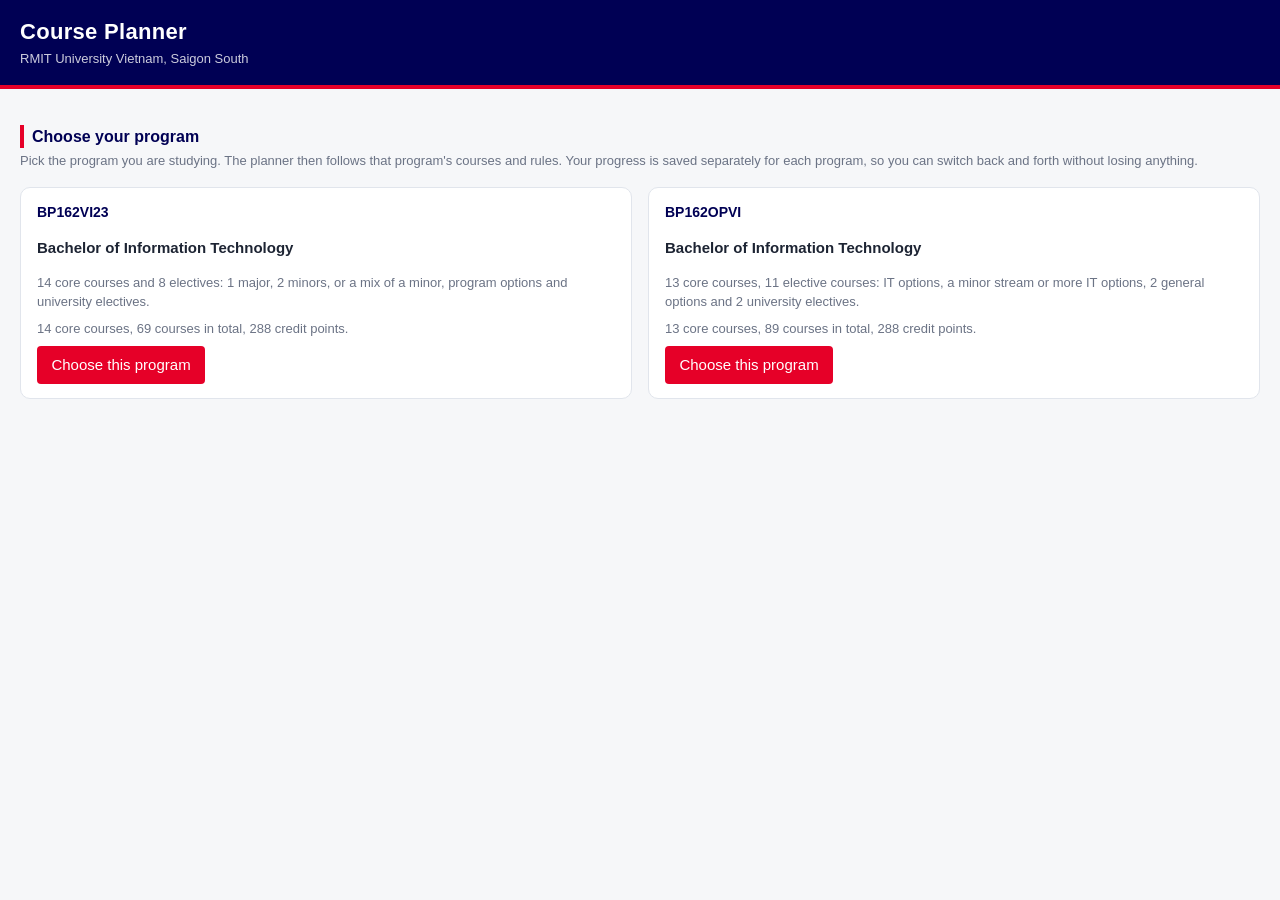
==== commit bd2eaa45: "Add another program" ====
--- a/index.html
+++ b/index.html
@@ -12,7 +12,7 @@
       <h1>Course Planner</h1>
       <p id="program"></p>
     </div>
-    <nav><a href="index.html" class="current">My progress</a><a href="courses.html">Course list</a><a href="sequence.html">Course sequence</a></nav>
+    <nav><a href="index.html" class="current">My progress</a><a href="courses.html">Course list</a><a href="sequence.html">Course sequence</a><a href="programs.html">Change program</a></nav>
     <div class="actions">
       <button id="print">Download PDF report</button>
       <button id="export">Export progress</button>
@@ -49,7 +49,8 @@
   </main>
 
   <!-- order matters: data first, then logic, then the UI that uses both -->
-  <script src="data.js"></script>
+  <script src="programs/bp162vi23.js"></script>
+  <script src="programs/bp162opvi.js"></script>
   <script src="logic.js"></script>
   <script src="ui.js"></script>
   <script src="index.js"></script>
--- a/style.css
+++ b/style.css
@@ -252,3 +252,11 @@
   .seq-layout { display: block; }
   .bar, .bar div, .chip, .course.done, .kind, .seq-card { -webkit-print-color-adjust: exact; print-color-adjust: exact; }
 }
+
+/* program chooser */
+.choose-title { margin: 1rem 0 .25rem; }
+.program-grid { display: grid; grid-template-columns: repeat(auto-fit, minmax(280px, 1fr)); gap: 1rem; margin-top: 1rem; }
+.program.current { outline: 2px solid var(--red, #e60028); }
+.program h3 { margin: 0 0 .25rem; color: var(--navy, #000054); }
+.program button.choose { background: var(--red, #e60028); color: #fff; border: 0; border-radius: 4px; padding: .5rem .9rem; cursor: pointer; font: inherit; }
+.program button.choose:hover { filter: brightness(.92); }
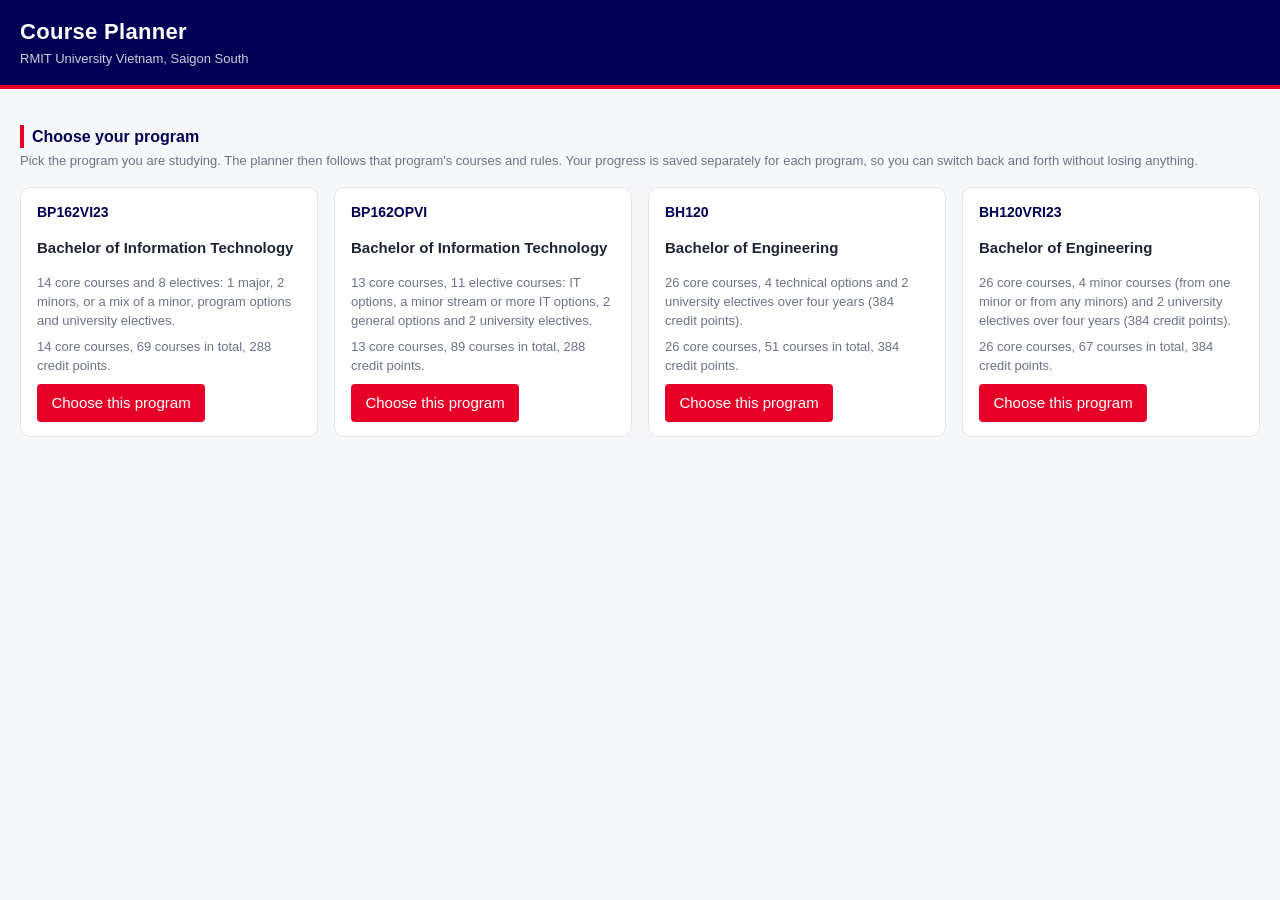
==== commit ecac1874: "Add management of 2 more programs" ====
--- a/index.html
+++ b/index.html
@@ -51,6 +51,8 @@
   <!-- order matters: data first, then logic, then the UI that uses both -->
   <script src="programs/bp162vi23.js"></script>
   <script src="programs/bp162opvi.js"></script>
+  <script src="programs/bh120.js"></script>
+  <script src="programs/bh120vri23.js"></script>
   <script src="logic.js"></script>
   <script src="ui.js"></script>
   <script src="index.js"></script>
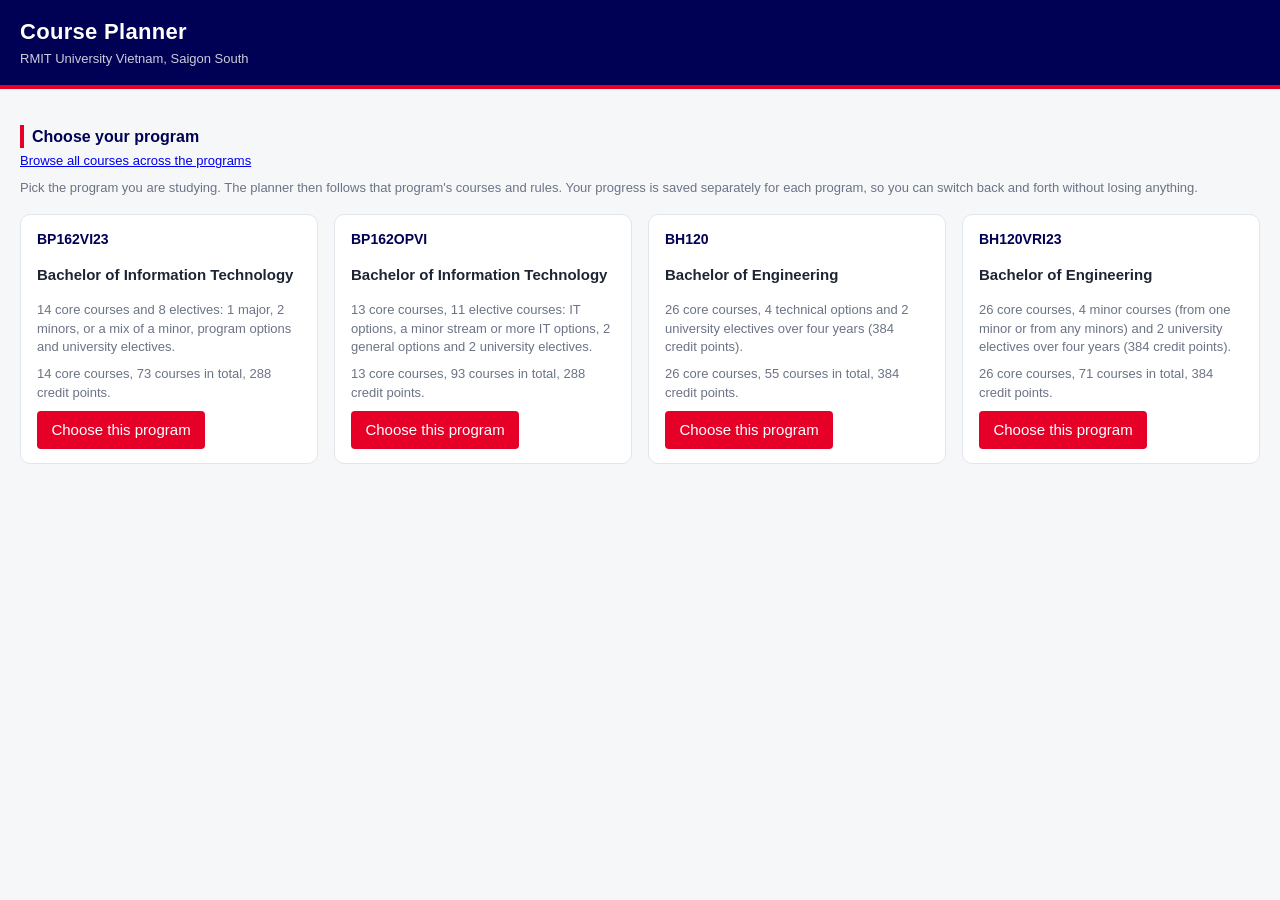
==== commit a545a9de: "Track study progress with different course types" ====
--- a/index.html
+++ b/index.html
@@ -12,7 +12,7 @@
       <h1>Course Planner</h1>
       <p id="program"></p>
     </div>
-    <nav><a href="index.html" class="current">My progress</a><a href="courses.html">Course list</a><a href="sequence.html">Course sequence</a><a href="programs.html">Change program</a></nav>
+    <nav><a href="index.html" class="current">My progress</a><a href="courses.html">Course list</a><a href="sequence.html">Course sequence</a><a href="allcourses.html">All courses</a><a href="programs.html">Change program</a></nav>
     <div class="actions">
       <button id="print">Download PDF report</button>
       <button id="export">Export progress</button>
@@ -53,6 +53,7 @@
   <script src="programs/bp162opvi.js"></script>
   <script src="programs/bh120.js"></script>
   <script src="programs/bh120vri23.js"></script>
+  <script src="programs/equivalences.js"></script>
   <script src="logic.js"></script>
   <script src="ui.js"></script>
   <script src="index.js"></script>
--- a/style.css
+++ b/style.css
@@ -260,3 +260,18 @@
 .program h3 { margin: 0 0 .25rem; color: var(--navy, #000054); }
 .program button.choose { background: var(--red, #e60028); color: #fff; border: 0; border-radius: 4px; padding: .5rem .9rem; cursor: pointer; font: inherit; }
 .program button.choose:hover { filter: brightness(.92); }
+
+.program .copy { margin-top: .75rem; font-size: .9rem; }
+.program .copy select, .program .copy .copy-btn { margin: .4rem .4rem 0 0; font: inherit; }
+
+#welcome { max-width: 32rem; border: 0; border-radius: 8px; padding: 1.25rem 1.5rem; box-shadow: 0 8px 30px rgba(0,0,0,.3); }
+#welcome::backdrop { background: rgba(0,0,84,.55); }
+#welcome ul { padding-left: 1.1rem; }
+.welcome-actions { display: flex; gap: .6rem; flex-wrap: wrap; margin-top: 1rem; }
+.welcome-actions button { font: inherit; padding: .5rem .9rem; border-radius: 4px; cursor: pointer; }
+
+/* study path card: selects fit the narrow progress pane */
+#progress .card label { display: block; }
+#progress .card label.uni { display: flex; }
+#progress .card select { display: block; width: 100%; max-width: 100%; box-sizing: border-box; margin: .25rem 0 .6rem; }
+.roleSel { max-width: 15rem; }
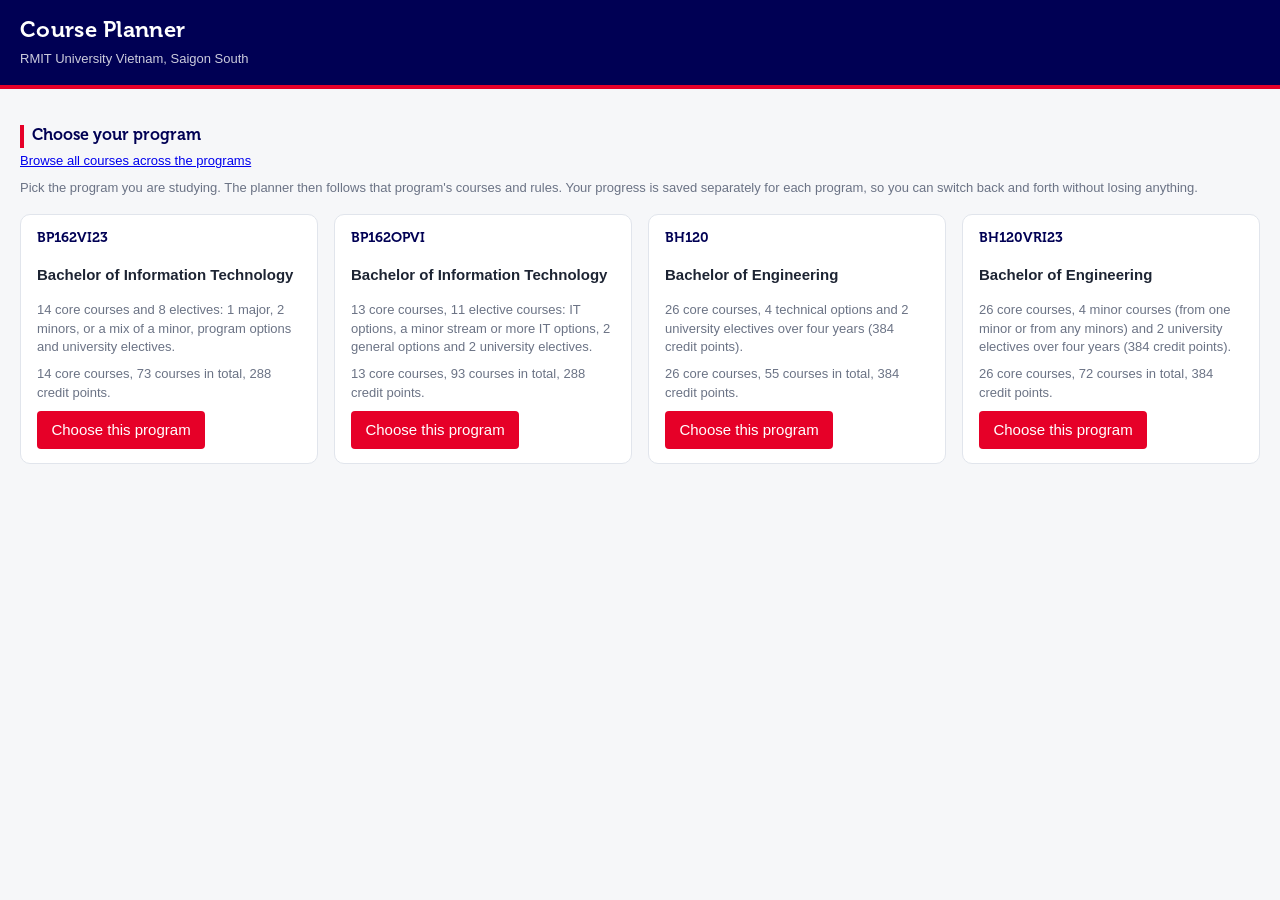
==== commit 5b90188c: "Add fonts and favicon" ====
--- a/index.html
+++ b/index.html
@@ -4,6 +4,10 @@
   <meta charset="utf-8">
   <meta name="viewport" content="width=device-width, initial-scale=1">
   <title>Course Planner</title>
+  <link rel="icon" href="favicon.ico" sizes="any">
+  <link rel="icon" type="image/png" sizes="32x32" href="icons/icon-32.png">
+  <link rel="icon" type="image/png" sizes="192x192" href="icons/icon-192.png">
+  <link rel="apple-touch-icon" href="icons/apple-touch-icon.png">
   <link rel="stylesheet" href="style.css">
 </head>
 <body>
--- a/style.css
+++ b/style.css
@@ -1,10 +1,15 @@
+/* RMIT brand font Museo RMIT VN (Light 300, Medium 500, Bold 700, files in fonts/) is used for headings only; body text is Helvetica / Arial */
+@font-face { font-family: "Museo RMIT VN"; font-weight: 300; font-style: normal; font-display: swap; src: url("fonts/MuseoRMITVN-300.otf") format("opentype"); }
+@font-face { font-family: "Museo RMIT VN"; font-weight: 500; font-style: normal; font-display: swap; src: url("fonts/MuseoRMITVN-500.otf") format("opentype"); }
+@font-face { font-family: "Museo RMIT VN"; font-weight: 700; font-style: normal; font-display: swap; src: url("fonts/MuseoRMITVN-700.otf") format("opentype"); }
+
 :root {
   --bg: #f6f7f9; --card: #fff; --ink: #1d2433; --muted: #6b7385; --line: #e1e5ec;
   --major: #e0a800; --minor: #3d85c6; --bad: #b3261e; --ok: #2e7d32;
   --navy: #000054; --red: #e60028; --required: #000054;   /* RMIT deep navy and brand red */
 }
 * { box-sizing: border-box; }
-body { margin: 0; font: 15px/1.45 system-ui, -apple-system, "Segoe UI", Arial, sans-serif; background: var(--bg); color: var(--ink); }
+body { margin: 0; font: 15px/1.45 "Helvetica Neue", Helvetica, Arial, sans-serif; background: var(--bg); color: var(--ink); }
 /* Fixed-width title column so the nav sits in the same place on every page, whatever the title or buttons */
 header { display: grid; grid-template-columns: 280px auto 1fr; gap: 12px 24px; align-items: center;
   padding: 16px 20px; background: var(--navy); color: #fff; }
@@ -275,3 +280,44 @@
 #progress .card label.uni { display: flex; }
 #progress .card select { display: block; width: 100%; max-width: 100%; box-sizing: border-box; margin: .25rem 0 .6rem; }
 .roleSel { max-width: 15rem; }
+
+/* welcome dialog buttons: the global button style is white-on-translucent for the dark header */
+#welcome .welcome-actions button { border: 1px solid transparent; }
+#welcome #welcome-continue { background: var(--red, #e60028); color: #fff; }
+#welcome #welcome-continue:hover { filter: brightness(.92); }
+#welcome #welcome-fresh { background: #fff; color: var(--red, #e60028); border-color: var(--red, #e60028); }
+#welcome #welcome-fresh:hover { background: #fdecef; }
+
+/* program card: "Copy courses" button and select readable on the white card */
+.program .copy-btn { background: var(--navy, #000054); color: #fff; border: 1px solid transparent; }
+.program .copy-btn:hover { filter: brightness(1.2); }
+
+/* Study path card: styled selects (path, major/minor choices) and the role dropdown in the course list */
+#progress .card label { font-size: .85rem; font-weight: 600; color: var(--navy, #000054); }
+#progress .card select, .roleSel {
+  appearance: none; -webkit-appearance: none;
+  padding: 8px 34px 8px 12px; border: 1px solid var(--line); border-radius: 6px; font: inherit; font-weight: 500; color: #1f2430;
+  background: #fff url("data:image/svg+xml,%3Csvg xmlns='http://www.w3.org/2000/svg' width='12' height='8' viewBox='0 0 12 8'%3E%3Cpath d='M1 1l5 5 5-5' fill='none' stroke='%23000054' stroke-width='2' stroke-linecap='round' stroke-linejoin='round'/%3E%3C/svg%3E") no-repeat right 12px center;
+  cursor: pointer; transition: border-color .15s, box-shadow .15s;
+}
+#progress .card select:hover, .roleSel:hover { border-color: var(--navy, #000054); }
+#progress .card select:focus, .roleSel:focus { outline: none; border-color: var(--red, #e60028); box-shadow: 0 0 0 3px rgba(230, 0, 40, .18); }
+.roleSel { padding: 5px 30px 5px 10px; font-size: .85rem; background-color: #f4f7ff; }
+@media print { #progress .card select { border: 0; background-image: none; padding: 0; } }
+.plan select.roleSel {
+  appearance: none; -webkit-appearance: none; padding: 5px 30px 5px 10px; font-size: .85rem; background-color: #f4f7ff;
+  background-image: url("data:image/svg+xml,%3Csvg xmlns='http://www.w3.org/2000/svg' width='12' height='8' viewBox='0 0 12 8'%3E%3Cpath d='M1 1l5 5 5-5' fill='none' stroke='%23000054' stroke-width='2' stroke-linecap='round' stroke-linejoin='round'/%3E%3C/svg%3E");
+  background-repeat: no-repeat; background-position: right 10px center; cursor: pointer;
+}
+.plan select.roleSel:hover { border-color: var(--navy, #000054); }
+.plan select.roleSel:focus { outline: none; border-color: var(--red, #e60028); box-shadow: 0 0 0 3px rgba(230, 0, 40, .18); }
+
+.credit em { font-style: normal; font-size: 12px; color: var(--muted); }
+.credit.total em { color: #fffc; }
+@media print { .credit em { font-size: 9px; } .credit.total em { color: var(--muted); } }
+
+/* form controls use the page font */
+button, input, select, textarea { font-family: inherit; }
+
+/* headings use the RMIT brand font */
+h1, h2, h3, h4 { font-family: "Museo RMIT VN", "Helvetica Neue", Helvetica, Arial, sans-serif; font-weight: 700; }
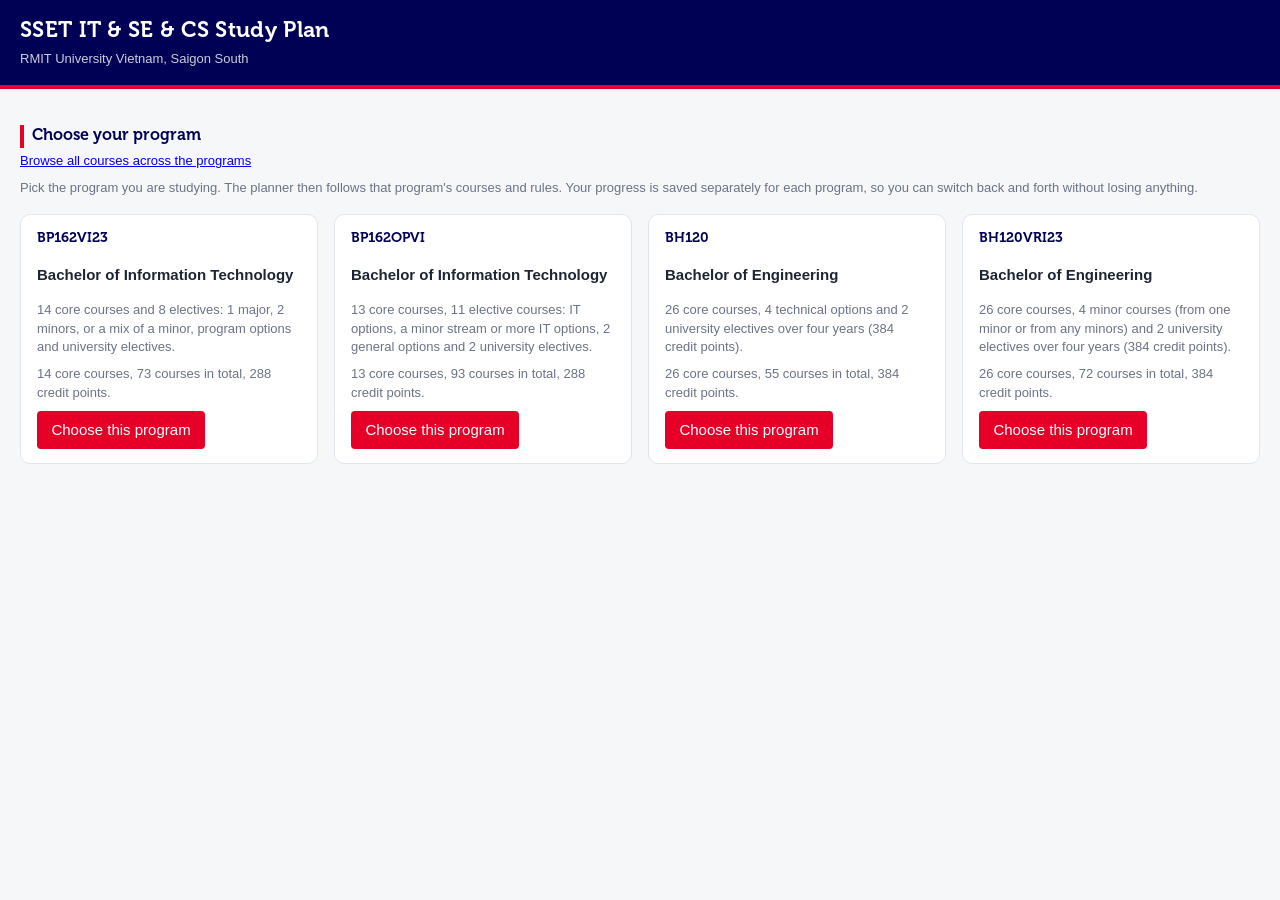
==== commit b76d1cd4: "Minor update to UI" ====
--- a/index.html
+++ b/index.html
@@ -3,7 +3,7 @@
 <head>
   <meta charset="utf-8">
   <meta name="viewport" content="width=device-width, initial-scale=1">
-  <title>Course Planner</title>
+  <title>SSET IT &amp; SE &amp; CS Study Plan</title>
   <link rel="icon" href="favicon.ico" sizes="any">
   <link rel="icon" type="image/png" sizes="32x32" href="icons/icon-32.png">
   <link rel="icon" type="image/png" sizes="192x192" href="icons/icon-192.png">
@@ -13,10 +13,10 @@
 <body>
   <header>
     <div>
-      <h1>Course Planner</h1>
+      <h1><a href="programs.html" class="home-link" title="Back to the program chooser">SSET IT &amp; SE &amp; CS Study Plan</a></h1>
       <p id="program"></p>
     </div>
-    <nav><a href="index.html" class="current">My progress</a><a href="courses.html">Course list</a><a href="sequence.html">Course sequence</a><a href="allcourses.html">All courses</a><a href="programs.html">Change program</a></nav>
+    <nav><a href="index.html" class="current">My progress</a><a href="courses.html">Course list</a><a href="sequence.html">Course sequence</a><a href="allcourses.html">All courses</a><a href="programs.html">Program plan</a></nav>
     <div class="actions">
       <button id="print">Download PDF report</button>
       <button id="export">Export progress</button>
--- a/style.css
+++ b/style.css
@@ -11,7 +11,7 @@
 * { box-sizing: border-box; }
 body { margin: 0; font: 15px/1.45 "Helvetica Neue", Helvetica, Arial, sans-serif; background: var(--bg); color: var(--ink); }
 /* Fixed-width title column so the nav sits in the same place on every page, whatever the title or buttons */
-header { display: grid; grid-template-columns: 280px auto 1fr; gap: 12px 24px; align-items: center;
+header { display: grid; grid-template-columns: 340px auto 1fr; gap: 12px 24px; align-items: center;
   padding: 16px 20px; background: var(--navy); color: #fff; }
 header .actions { justify-self: end; flex-wrap: wrap; justify-content: flex-end; }
 @media (max-width: 900px) { header { grid-template-columns: 1fr; } header .actions { justify-self: start; } }
@@ -321,3 +321,8 @@
 
 /* headings use the RMIT brand font */
 h1, h2, h3, h4 { font-family: "Museo RMIT VN", "Helvetica Neue", Helvetica, Arial, sans-serif; font-weight: 700; }
+
+/* the app title links back to the home (program chooser) page */
+header h1 a.home-link { color: inherit; text-decoration: none; }
+header h1 a.home-link:hover { text-decoration: underline; text-underline-offset: 4px; }
+header h1 a.home-link:focus-visible { outline: 2px solid #fff; outline-offset: 3px; border-radius: 2px; }
